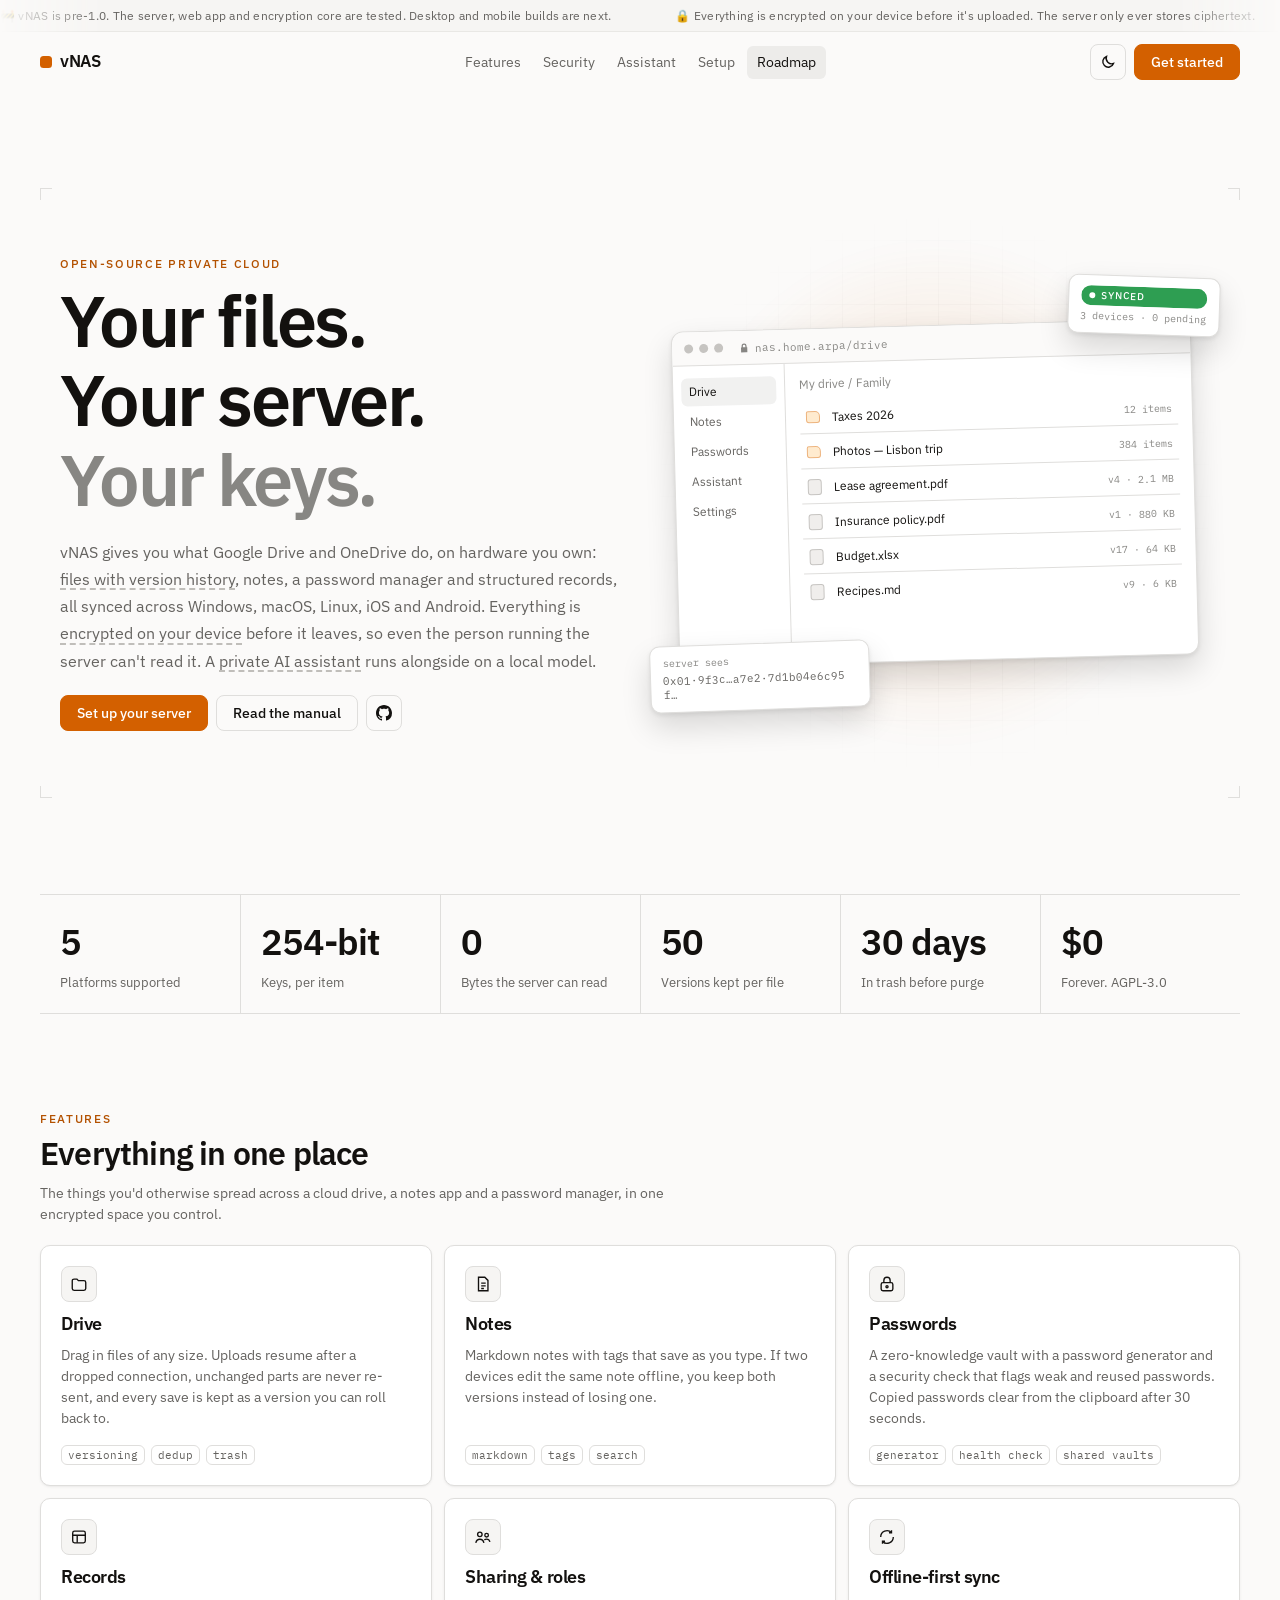
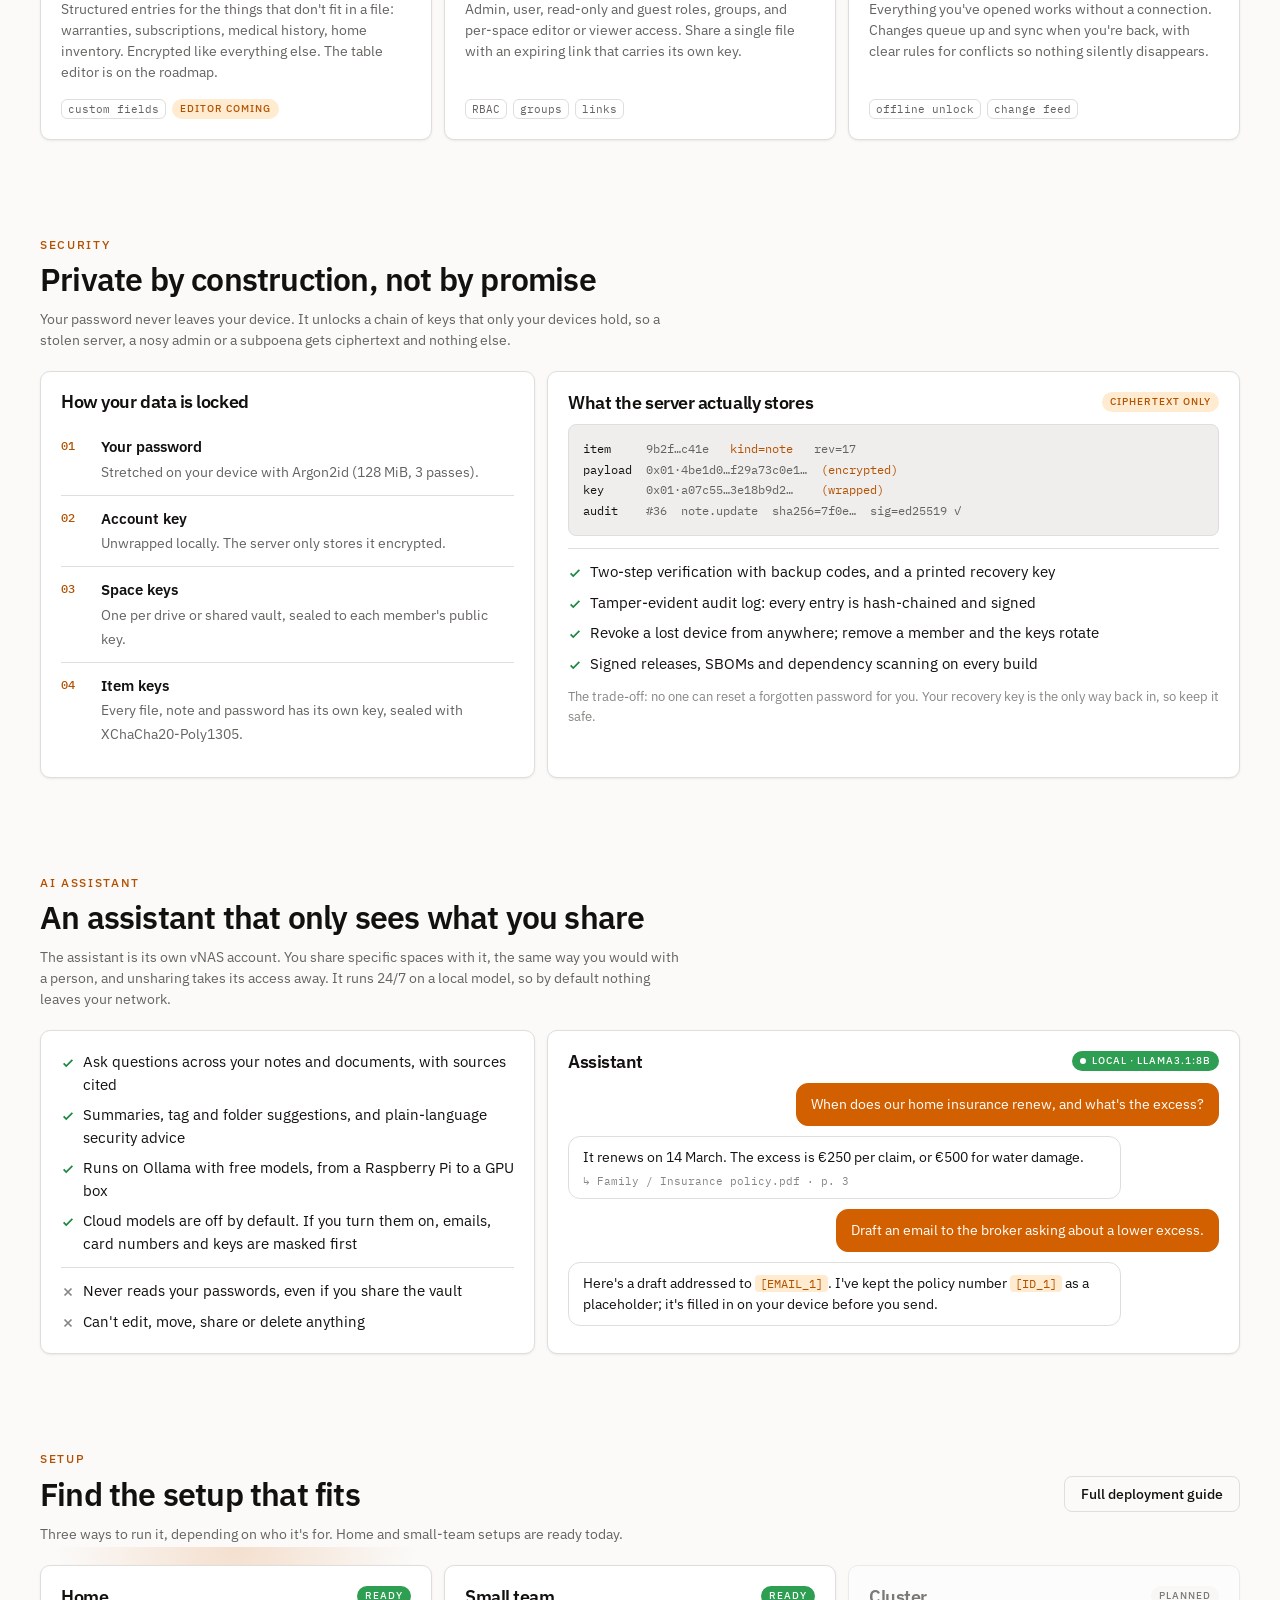
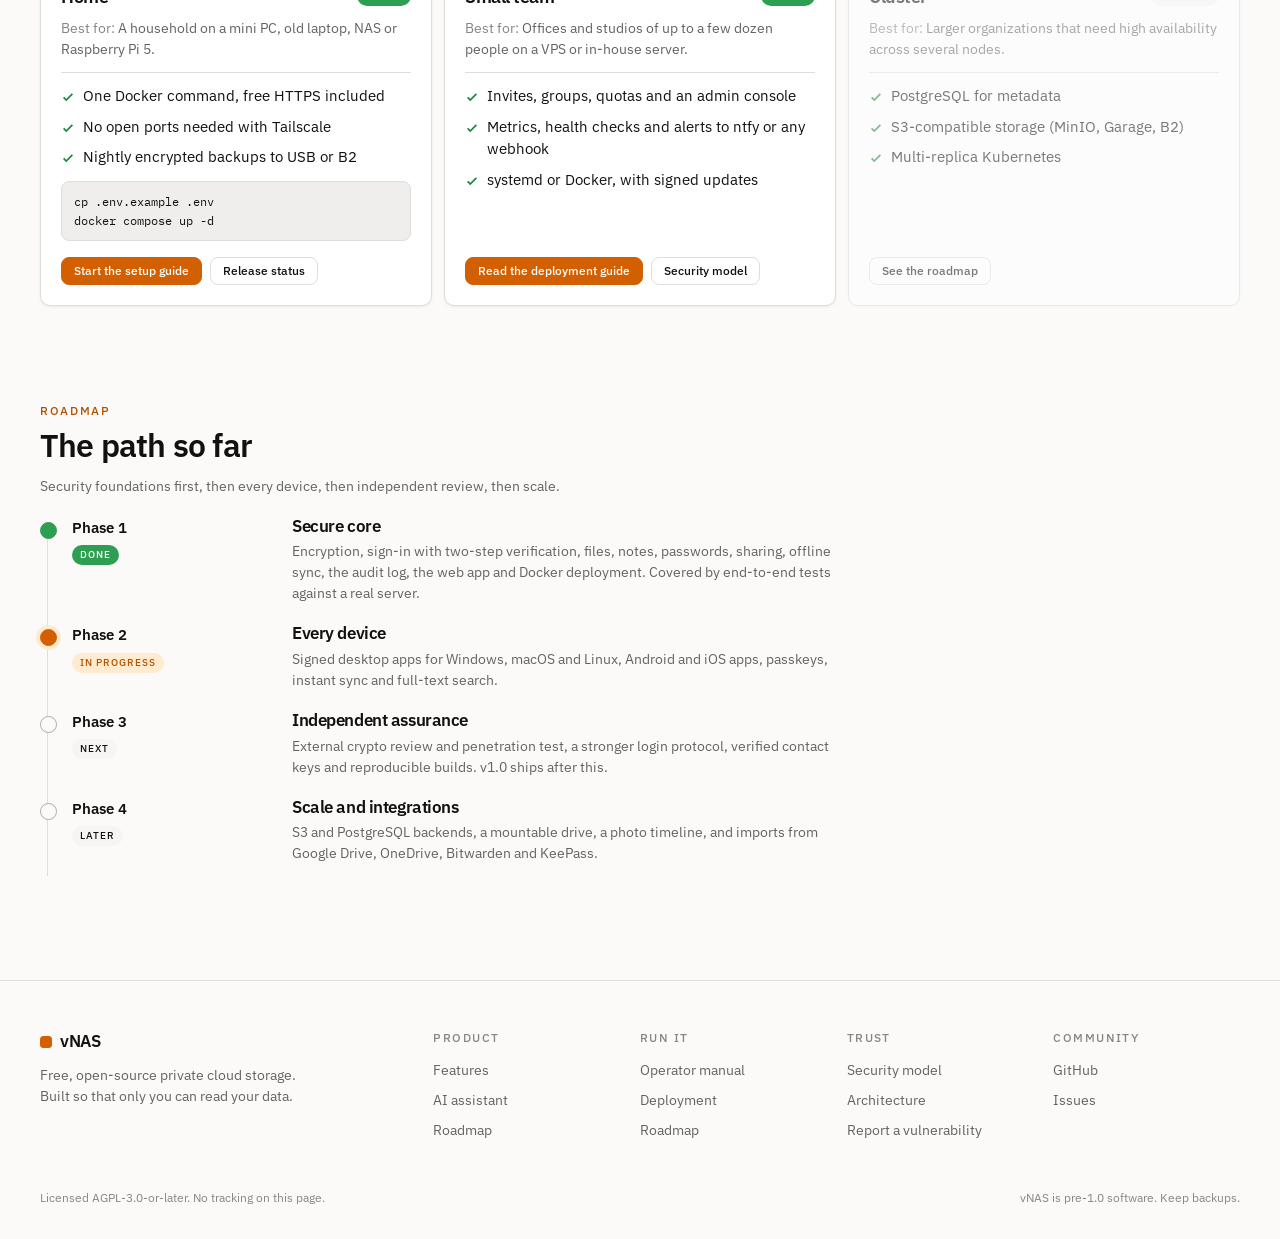
==== index.html @ 22ae7f99 "Initial site Co-Authored-By: Claude Opus 5.5 <noreply@anthropic.com> Claude-Session: https://claude." ====
<!doctype html>
<html lang="en">
<head>
<meta charset="utf-8">
<meta name="viewport" content="width=device-width, initial-scale=1">
<title>vNAS — private cloud storage you host</title>
<meta name="description" content="Free, open-source, end-to-end encrypted storage for files, notes and passwords. Runs on your own hardware, works offline, with a private AI assistant.">
<meta name="color-scheme" content="light dark">
<link rel="icon" href="data:image/svg+xml,%3Csvg xmlns='http://www.w3.org/2000/svg' viewBox='0 0 16 16'%3E%3Crect x='3' y='3' width='10' height='10' rx='3' fill='%23d36000'/%3E%3C/svg%3E">
<link rel="preconnect" href="https://fonts.googleapis.com">
<link rel="preconnect" href="https://fonts.gstatic.com" crossorigin>
<link href="https://fonts.googleapis.com/css2?family=IBM+Plex+Mono:wght@400;500&family=IBM+Plex+Sans:wght@400;500;600&display=swap" rel="stylesheet">
<script>
  // Apply the saved theme before first paint. Storage can be unavailable (private mode), so fail quietly.
  try { var t = localStorage.getItem("vnas-theme"); if (t === "light" || t === "dark") document.documentElement.dataset.theme = t; } catch (e) {}
</script>
<style>
:root {
  --surface: #fbfaf9; --raised: #fff; --sunken: #f0eeec; --muted: #f6f5f3; --tint: #13110f0f;
  --text: #13110f; --text-muted: #656360; --text-faint: #878683;
  --border: #dfdedc; --border-emph: #c6c4c1; --border-strong: #adaaa7;
  --primary: #d36000; --primary-hover: #b65400; --on-primary: #fff; --primary-subtle: #ffebcf; --primary-text: #b35100;
  --success: #2e9e52; --on-success: #fff; --success-text: #1c8742;
  --info-subtle: #d7efff; --info-text: #0079b6;
  --shadow-card: 0 1px 3px 0 #0000000f, 0 1px 2px -1px #0000000f;
  --shadow-float: 0 2px 4px #00000014, 0 14px 30px #00000024;
  --radius-card: 10px; --radius-field: 8px;
  --stack: .25rem; --snug: .5rem; --cozy: .75rem; --roomy: 1.25rem; --page: 6rem;
  --ease: cubic-bezier(.22, 1, .36, 1);
  --sans: "IBM Plex Sans", -apple-system, BlinkMacSystemFont, "Segoe UI", system-ui, sans-serif;
  --mono: "IBM Plex Mono", ui-monospace, "SF Mono", Menlo, monospace;
  color-scheme: light;
}
@media (prefers-color-scheme: dark) {
  :root:not([data-theme="light"]) {
    --surface: #0a0907; --raised: #13110f; --sunken: #050403; --muted: #1c1a18; --tint: #f0eeec12;
    --text: #f0eeec; --text-muted: #918f8c; --text-faint: #656361;
    --border: #2a2926; --border-emph: #3f3d3a; --border-strong: #575552;
    --primary: #fc9f30; --primary-hover: #ffb565; --on-primary: #0f0d0b; --primary-subtle: #4c2900; --primary-text: #fba952;
    --success: #54b66e; --on-success: #0f0d0b; --success-text: #6cc581;
    --info-subtle: #042c43; --info-text: #55b8f8;
    --shadow-card: 0 1px 3px 0 #00000057, 0 1px 2px -1px #00000057;
    --shadow-float: 0 2px 4px #00000057, 0 12px 26px #0000006b;
    color-scheme: dark;
  }
}
:root[data-theme="dark"] {
  --surface: #0a0907; --raised: #13110f; --sunken: #050403; --muted: #1c1a18; --tint: #f0eeec12;
  --text: #f0eeec; --text-muted: #918f8c; --text-faint: #656361;
  --border: #2a2926; --border-emph: #3f3d3a; --border-strong: #575552;
  --primary: #fc9f30; --primary-hover: #ffb565; --on-primary: #0f0d0b; --primary-subtle: #4c2900; --primary-text: #fba952;
  --success: #54b66e; --on-success: #0f0d0b; --success-text: #6cc581;
  --info-subtle: #042c43; --info-text: #55b8f8;
  --shadow-card: 0 1px 3px 0 #00000057, 0 1px 2px -1px #00000057;
  --shadow-float: 0 2px 4px #00000057, 0 12px 26px #0000006b;
  color-scheme: dark;
}

* { box-sizing: border-box; }
html { scroll-behavior: smooth; scroll-padding-top: 72px; }
body { margin: 0; background: var(--surface); color: var(--text); font: 16px/1.5 var(--sans); -webkit-font-smoothing: antialiased; overflow-x: clip; }
img, svg { display: block; }
a { color: inherit; }
p { margin: 0; }
h1, h2, h3 { margin: 0; font-weight: 600; letter-spacing: -0.025em; line-height: 1.1; }
:focus-visible { outline: 2px solid var(--primary); outline-offset: 2px; border-radius: 4px; }
.prose-link { text-decoration: underline dashed var(--border-strong); text-underline-offset: 4px; }
.prose-link:hover { color: var(--text); text-decoration-color: var(--text); }

.wrap { width: 100%; max-width: 1240px; margin: 0 auto; padding: 0 var(--roomy); }
@media (max-width: 640px) { .wrap { padding: 0 16px; } }

/* Marquee status banner */
.banner { position: relative; height: 32px; display: flex; align-items: center; overflow: hidden; background: var(--muted); color: var(--text-muted); border-bottom: 1px solid var(--tint);
  -webkit-mask-image: linear-gradient(90deg, transparent, #000 8%, #000 92%, transparent); mask-image: linear-gradient(90deg, transparent, #000 8%, #000 92%, transparent); }
.banner-track { display: flex; width: max-content; animation: marquee 60s linear infinite; }
.banner:hover .banner-track { animation-play-state: paused; }
.banner-group { display: flex; gap: 4rem; padding-right: 4rem; }
.banner span { white-space: nowrap; font-size: 12px; letter-spacing: .02em; }
@keyframes marquee { to { transform: translateX(-50%); } }

/* Header */
header { position: sticky; top: 0; z-index: 30; background: var(--surface); transition: box-shadow .2s var(--ease); }
header.scrolled { box-shadow: 0 1px 0 var(--tint); }
.head { display: grid; grid-template-columns: 1fr auto 1fr; align-items: center; height: 60px; gap: var(--cozy); }
.logo { display: inline-flex; align-items: center; gap: 8px; font-weight: 600; letter-spacing: -0.02em; font-size: 17px; text-decoration: none; }
.logo i { width: 12px; height: 12px; border-radius: 3.5px; background: var(--primary); }
nav.primary { display: flex; gap: 2px; }
nav.primary a { font-size: 14px; color: var(--text-muted); text-decoration: none; padding: 6px 10px; border-radius: 6px; transition: color .12s var(--ease), background-color .12s var(--ease); }
nav.primary a:hover, nav.primary a.on { color: var(--text); background: var(--tint); }
.head-right { display: flex; justify-content: flex-end; align-items: center; gap: var(--snug); }
.progress { position: absolute; left: 0; bottom: 0; height: 1px; background: var(--text); width: 0; }
@media (max-width: 900px) { .head { grid-template-columns: 1fr auto; } nav.primary { display: none; } }

/* Buttons */
.btn { display: inline-flex; align-items: center; justify-content: center; gap: var(--snug); height: 36px; padding: 0 16px; border-radius: var(--radius-field);
  font: 500 14px/1 var(--sans); text-decoration: none; cursor: pointer; border: 1px solid var(--btn-border, var(--btn-bg)); background: var(--btn-bg); color: var(--btn-fg);
  transition: background-color .12s var(--ease), border-color .12s var(--ease), color .12s var(--ease); }
.btn:hover { background: color-mix(in oklab, var(--btn-bg), var(--text) 10%); }
.btn-primary { --btn-bg: var(--primary); --btn-fg: var(--on-primary); }
.btn-primary:hover { background: var(--primary-hover); border-color: var(--primary-hover); }
.btn-secondary { --btn-bg: transparent; --btn-fg: var(--text); --btn-border: var(--border); }
.btn-secondary:hover { background: var(--tint); }
.btn-sm { height: 28px; padding: 0 12px; font-size: 12px; gap: var(--stack); }
.btn-icon { width: 36px; padding: 0; }
.btn svg { width: 16px; height: 16px; }

/* Section scaffolding */
main { display: flex; flex-direction: column; gap: var(--page); padding-bottom: var(--page); }
section { scroll-margin-top: 72px; }
.eyebrow { font-size: 12px; font-weight: 500; letter-spacing: .14em; text-transform: uppercase; color: var(--primary-text); }
.sec-head { display: flex; flex-direction: column; gap: var(--snug); margin-bottom: var(--roomy); }
.sec-title-row { display: flex; flex-wrap: wrap; align-items: flex-end; justify-content: space-between; gap: var(--cozy); }
.sec-head h2 { font-size: clamp(24px, 3vw, 32px); }
.sec-head .lede { font-size: 14px; color: var(--text-muted); max-width: 640px; padding-top: var(--stack); }

/* Hero with bracket corners */
.hero { position: relative; display: grid; grid-template-columns: 1fr 1fr; align-items: center; gap: var(--roomy); padding: var(--roomy); margin-top: var(--page); }
.corner { position: absolute; width: 12px; height: 12px; border-color: var(--border); border-style: solid; pointer-events: none; }
.corner.tl { top: 0; left: 0; border-width: 1px 0 0 1px; } .corner.tr { top: 0; right: 0; border-width: 1px 1px 0 0; }
.corner.bl { bottom: 0; left: 0; border-width: 0 0 1px 1px; } .corner.br { bottom: 0; right: 0; border-width: 0 1px 1px 0; }
.hero-copy { display: flex; flex-direction: column; gap: var(--roomy); max-width: 600px; }
.hero h1 { font-size: clamp(40px, 6vw, 72px); letter-spacing: -0.035em; }
.hero h1 em { font-style: normal; color: var(--text-faint); }
.hero p.lead { color: var(--text-muted); line-height: 1.7; max-width: 62ch; }
.actions { display: flex; flex-wrap: wrap; gap: var(--snug); align-items: center; }
@media (max-width: 900px) { .hero { grid-template-columns: 1fr; margin-top: 2.5rem; } .hero-visual { order: 2; } }

/* Hero product mock */
.hero-visual { position: relative; aspect-ratio: 1 / 1; max-height: 620px; display: grid; place-items: center; }
.halo { position: absolute; inset: 6%; border-radius: 50%; background: radial-gradient(closest-side, color-mix(in oklab, var(--primary) 18%, transparent), transparent); filter: blur(10px); }
.grid-bg { position: absolute; inset: 0; background-image: linear-gradient(var(--tint) 1px, transparent 1px), linear-gradient(90deg, var(--tint) 1px, transparent 1px); background-size: 32px 32px;
  -webkit-mask-image: radial-gradient(closest-side, #000, transparent); mask-image: radial-gradient(closest-side, #000, transparent); }
.window { position: relative; width: min(92%, 520px); background: var(--raised); border: 1px solid var(--border); border-radius: 12px; box-shadow: var(--shadow-float); overflow: hidden; transform: rotate(-1.5deg); }
.win-bar { display: flex; align-items: center; gap: 6px; height: 34px; padding: 0 12px; border-bottom: 1px solid var(--border); background: var(--surface); }
.win-bar b { width: 9px; height: 9px; border-radius: 50%; background: var(--border-emph); }
.win-bar .url { margin-left: 10px; font: 11px var(--mono); color: var(--text-faint); display: flex; align-items: center; gap: 6px; }
.win-body { display: grid; grid-template-columns: 112px 1fr; min-height: 300px; }
.win-side { border-right: 1px solid var(--border); padding: 12px 8px; display: flex; flex-direction: column; gap: 2px; font-size: 12px; color: var(--text-muted); }
.win-side span { padding: 5px 8px; border-radius: 6px; }
.win-side span.on { background: var(--tint); color: var(--text); }
.win-main { padding: 12px 14px; display: flex; flex-direction: column; gap: 2px; font-size: 12px; min-width: 0; }
.win-main .crumb { color: var(--text-faint); margin-bottom: 6px; }
.file { display: grid; grid-template-columns: 18px 1fr auto; align-items: center; gap: 8px; padding: 7px 6px; border-bottom: 1px solid var(--border); }
.file:last-child { border-bottom: 0; }
.file i { width: 14px; height: 16px; border-radius: 3px; background: var(--sunken); border: 1px solid var(--border-emph); }
.file i.dir { height: 12px; border-radius: 2px 5px 3px 3px; background: var(--primary-subtle); border-color: color-mix(in oklab, var(--primary) 40%, transparent); }
.file span { overflow: hidden; text-overflow: ellipsis; white-space: nowrap; }
.file small { color: var(--text-faint); font-family: var(--mono); font-size: 10px; }
.chip { display: inline-flex; align-items: center; gap: 6px; border-radius: 999px; font: 500 10px/1 var(--sans); letter-spacing: .1em; text-transform: uppercase; padding: 4px 7px; border: 1px solid transparent; white-space: nowrap; }
.chip-ok { background: var(--success); color: var(--on-success); }
.chip-muted { background: var(--muted); color: var(--text); }
.chip-info { background: var(--info-subtle); color: var(--info-text); }
.chip-accent { background: var(--primary-subtle); color: var(--primary-text); }
.dot { width: 6px; height: 6px; border-radius: 50%; background: currentColor; }
.float-card { position: absolute; background: var(--raised); border: 1px solid var(--border); border-radius: var(--radius-card); box-shadow: var(--shadow-float); padding: 10px 12px; font-size: 12px; display: flex; flex-direction: column; gap: 4px; }
.float-card .k { font: 10px var(--mono); color: var(--text-faint); }
.fc-1 { right: 0; top: 12%; transform: rotate(2deg); }
.fc-2 { left: 0; bottom: 12%; transform: rotate(-2deg); max-width: 220px; }
@media (max-width: 640px) { .fc-1, .fc-2 { display: none; } .win-body { grid-template-columns: 1fr; } .win-side { display: none; } }

/* Stats row */
.stats { display: grid; grid-template-columns: repeat(6, 1fr); border-top: 1px solid var(--border); border-bottom: 1px solid var(--border); }
.stat { padding: var(--roomy); display: flex; flex-direction: column; gap: 4px; border-left: 1px solid var(--border); }
.stat:first-child { border-left: 0; }
.stat b { font-size: clamp(26px, 3vw, 36px); font-weight: 600; letter-spacing: -0.03em; font-variant-numeric: tabular-nums; }
.stat span { font-size: 13px; color: var(--text-muted); }
@media (max-width: 900px) { .stats { grid-template-columns: repeat(3, 1fr); } .stat:nth-child(4) { border-left: 0; } .stat:nth-child(n+4) { border-top: 1px solid var(--border); } }
@media (max-width: 520px) { .stats { grid-template-columns: repeat(2, 1fr); } .stat { border-left: 0 !important; border-top: 1px solid var(--border); } .stat:nth-child(even) { border-left: 1px solid var(--border) !important; } .stat:nth-child(-n+2) { border-top: 0; } }

/* Cards */
.card { position: relative; height: 100%; background: var(--raised); border: 1px solid var(--border); border-radius: var(--radius-card); box-shadow: var(--shadow-card); padding: var(--roomy);
  display: flex; flex-direction: column; gap: var(--cozy); transition: border-color .15s var(--ease), transform .2s var(--ease); }
a.card { text-decoration: none; }
a.card:hover { border-color: var(--border-strong); transform: translateY(-2px); }
.card h3 { font-size: 18px; }
.card p { font-size: 14px; color: var(--text-muted); }
.card hr { width: 100%; height: 1px; margin: 0; border: 0; background: var(--border); }
.card .best { color: var(--text-faint); }
.cards-3 { display: grid; grid-template-columns: repeat(3, 1fr); gap: var(--cozy); }
@media (max-width: 900px) { .cards-3 { grid-template-columns: 1fr; } }
.ficon { width: 36px; height: 36px; border-radius: 8px; display: grid; place-items: center; background: var(--muted); border: 1px solid var(--border); color: var(--text); }
.ficon svg { width: 18px; height: 18px; }
.tags { display: flex; flex-wrap: wrap; gap: 6px; margin-top: auto; padding-top: var(--stack); }
.tag { font: 11px var(--mono); color: var(--text-muted); border: 1px solid var(--border); border-radius: 6px; padding: 2px 6px; }

/* Security split */
.split { display: grid; grid-template-columns: 5fr 7fr; gap: var(--cozy); }
@media (max-width: 900px) { .split { grid-template-columns: 1fr; } }
.chain { list-style: none; margin: 0; padding: 0; display: flex; flex-direction: column; }
.chain li { display: grid; grid-template-columns: 28px 1fr; gap: var(--cozy); padding: 12px 0; border-bottom: 1px solid var(--border); }
.chain li:last-child { border-bottom: 0; }
.chain .n { font: 500 12px var(--mono); color: var(--primary-text); padding-top: 2px; }
.chain strong { font-weight: 600; display: block; font-size: 15px; }
.chain span { font-size: 14px; color: var(--text-muted); }
.ledger { font: 12px/1.7 var(--mono); background: var(--sunken); border: 1px solid var(--border); border-radius: var(--radius-field); padding: 14px; overflow-x: auto; color: var(--text-muted); white-space: pre; }
.ledger .hl { color: var(--text); }
.ledger .ac { color: var(--primary-text); }
.checks { list-style: none; margin: 0; padding: 0; display: flex; flex-direction: column; gap: var(--snug); }
.checks li { display: flex; align-items: flex-start; gap: var(--snug); font-size: 15px; }
.checks svg { width: 14px; height: 14px; margin-top: 5px; flex-shrink: 0; color: var(--success-text); }
.checks.x svg { color: var(--text-faint); }

/* Chat mock */
.chat { display: flex; flex-direction: column; gap: 10px; font-size: 14px; }
.bubble { max-width: 85%; padding: 10px 14px; border-radius: 12px; border: 1px solid var(--border); background: var(--raised); }
.bubble.me { align-self: flex-end; background: var(--primary); color: var(--on-primary); border-color: var(--primary); }
.bubble .cite { display: block; margin-top: 6px; font: 11px var(--mono); color: var(--text-faint); }
.redact { font: 12px var(--mono); padding: 1px 5px; border-radius: 4px; background: var(--primary-subtle); color: var(--primary-text); }

/* Setup modes ("Find the setup that fits") */
.mode.unavailable { opacity: .55; }
.mode .top { display: flex; flex-wrap: wrap; gap: var(--snug); justify-content: space-between; align-items: center; }
.mode .cta { display: flex; flex-wrap: wrap; gap: var(--snug); margin-top: auto; padding-top: var(--stack); }
.mode-glow { position: relative; isolation: isolate; height: 100%; }
.mode-glow::before { content: ""; position: absolute; inset: -18px; z-index: -1; border-radius: 24px; pointer-events: none;
  background: radial-gradient(60% 50% at 50% 0%, color-mix(in oklab, var(--primary) 22%, transparent), transparent 70%); opacity: .8; }
pre.cmd { margin: 0; font: 12px/1.6 var(--mono); background: var(--sunken); border: 1px solid var(--border); border-radius: var(--radius-field); padding: 10px 12px; overflow-x: auto; color: var(--text); }

/* Roadmap timeline */
.timeline { list-style: none; margin: 0; padding: 0; position: relative; }
.timeline::before { content: ""; position: absolute; left: 7px; top: 8px; bottom: 8px; width: 1px; background: var(--border); }
.timeline li { position: relative; display: grid; grid-template-columns: 200px 1fr; gap: var(--roomy); padding: 0 0 var(--roomy) 32px; }
.timeline li::before { content: ""; position: absolute; left: 0; top: 5px; width: 15px; height: 15px; border-radius: 50%; background: var(--surface); border: 1px solid var(--border-strong); }
.timeline li.done::before { background: var(--success); border-color: var(--success); }
.timeline li.now::before { background: var(--primary); border-color: var(--primary); box-shadow: 0 0 0 4px var(--primary-subtle); }
.timeline .when { display: flex; flex-direction: column; gap: 6px; align-items: flex-start; }
.timeline .when b { font-size: 15px; font-weight: 600; }
.timeline h3 { font-size: 17px; margin-bottom: 6px; }
.timeline p { font-size: 14px; color: var(--text-muted); max-width: 70ch; }
@media (max-width: 640px) { .timeline li { grid-template-columns: 1fr; gap: 6px; } }

/* Footer */
footer { border-top: 1px solid var(--border); padding: 3rem 0 2rem; }
.foot { display: grid; grid-template-columns: 2fr repeat(4, 1fr); gap: var(--roomy); }
.foot h4 { margin: 0 0 10px; font-size: 12px; font-weight: 500; letter-spacing: .12em; text-transform: uppercase; color: var(--text-faint); }
.foot ul { list-style: none; margin: 0; padding: 0; display: flex; flex-direction: column; gap: 6px; }
.foot ul a { font-size: 14px; color: var(--text-muted); text-decoration: none; }
.foot ul a:hover { color: var(--text); }
.foot p { font-size: 14px; color: var(--text-muted); max-width: 32ch; margin-top: 10px; }
.legal { display: flex; flex-wrap: wrap; justify-content: space-between; gap: var(--snug); margin-top: 3rem; font-size: 12px; color: var(--text-faint); }
@media (max-width: 900px) { .foot { grid-template-columns: repeat(2, 1fr); } .foot > div:first-child { grid-column: 1 / -1; } }

/* Reveal on scroll */
/* Content is visible at rest; scripts only add a small rise as sections enter. */
.js .reveal:not(.in) { transform: translateY(10px); }
.reveal { transition: transform .6s var(--ease); }
@media (prefers-reduced-motion: reduce) {
  html { scroll-behavior: auto; }
  .banner-track { animation: none; flex-wrap: wrap; }
  .js .reveal:not(.in) { transform: none; }
  .window, .fc-1, .fc-2 { transform: none; }
}
</style>
</head>
<body class="no-js">

<div class="banner" role="status" aria-label="Project status">
  <div class="banner-track">
    <div class="banner-group">
      <span>🚧 vNAS is pre-1.0. The server, web app and encryption core are tested. Desktop and mobile builds are next.</span>
      <span>🔒 Everything is encrypted on your device before it's uploaded. The server only ever stores ciphertext.</span>
      <span>🧩 Free and open source. No accounts with us, no telemetry, no subscription.</span>
    </div>
    <div class="banner-group" aria-hidden="true">
      <span>🚧 vNAS is pre-1.0. The server, web app and encryption core are tested. Desktop and mobile builds are next.</span>
      <span>🔒 Everything is encrypted on your device before it's uploaded. The server only ever stores ciphertext.</span>
      <span>🧩 Free and open source. No accounts with us, no telemetry, no subscription.</span>
    </div>
  </div>
</div>

<header id="top">
  <div class="wrap head">
    <a class="logo" href="#top" aria-label="vNAS home"><i></i>vNAS</a>
    <nav class="primary" aria-label="Sections">
      <a href="#features">Features</a>
      <a href="#security">Security</a>
      <a href="#assistant">Assistant</a>
      <a href="#setup">Setup</a>
      <a href="#roadmap">Roadmap</a>
    </nav>
    <div class="head-right">
      <button class="btn btn-secondary btn-icon" id="theme" type="button" aria-label="Switch to dark theme">
        <svg viewBox="0 0 16 16" fill="none" stroke="currentColor" stroke-width="1.4" aria-hidden="true"><path d="M13.5 9.5A5.5 5.5 0 0 1 6.5 2.5a5.5 5.5 0 1 0 7 7Z"/></svg>
      </button>
      <a class="btn btn-primary" href="#setup">Get started</a>
    </div>
  </div>
  <div class="progress" id="progress" aria-hidden="true"></div>
</header>

<main>
  <section class="wrap" aria-labelledby="hero-title">
    <div class="hero">
      <span class="corner tl"></span><span class="corner tr"></span><span class="corner bl"></span><span class="corner br"></span>
      <div class="hero-copy reveal">
        <div style="display:flex;flex-direction:column;gap:var(--snug)">
          <p class="eyebrow">Open-source private cloud</p>
          <h1 id="hero-title">Your files.<br>Your server.<br><em>Your keys.</em></h1>
        </div>
        <p class="lead">vNAS gives you what Google Drive and OneDrive do, on hardware you own: <a class="prose-link" href="#features">files with version history</a>, notes, a password manager and structured records, all synced across Windows, macOS, Linux, iOS and Android. Everything is <a class="prose-link" href="#security">encrypted on your device</a> before it leaves, so even the person running the server can't read it. A <a class="prose-link" href="#assistant">private AI assistant</a> runs alongside on a local model.</p>
        <div class="actions">
          <a class="btn btn-primary" href="#setup">Set up your server</a>
          <a class="btn btn-secondary" href="docs/OPERATOR_MANUAL.html">Read the manual</a>
          <a class="btn btn-secondary btn-icon" href="https://github.com/Mangesh-Bhattacharya/vnas-site" aria-label="vNAS on GitHub">
            <svg viewBox="0 0 16 16" fill="currentColor" aria-hidden="true"><path d="M8 0C3.58 0 0 3.58 0 8c0 3.54 2.29 6.53 5.47 7.59.4.07.55-.17.55-.38 0-.19-.01-.82-.01-1.49-2.01.37-2.53-.49-2.69-.94-.09-.23-.48-.94-.82-1.13-.28-.15-.68-.52-.01-.53.63-.01 1.08.58 1.23.82.72 1.21 1.87.87 2.33.66.07-.52.28-.87.51-1.07-1.78-.2-3.64-.89-3.64-3.95 0-.87.31-1.59.82-2.15-.08-.2-.36-1.02.08-2.12 0 0 .67-.21 2.2.82.64-.18 1.32-.27 2-.27.68 0 1.36.09 2 .27 1.53-1.04 2.2-.82 2.2-.82.44 1.1.16 1.92.08 2.12.51.56.82 1.27.82 2.15 0 3.07-1.87 3.75-3.65 3.95.29.25.54.73.54 1.48 0 1.07-.01 1.93-.01 2.2 0 .21.15.46.55.38A8.013 8.013 0 0 0 16 8c0-4.42-3.58-8-8-8Z"/></svg>
          </a>
        </div>
      </div>

      <div class="hero-visual reveal" aria-hidden="true">
        <div class="grid-bg"></div>
        <div class="halo"></div>
        <div class="window">
          <div class="win-bar"><b></b><b></b><b></b>
            <span class="url"><svg width="10" height="10" viewBox="0 0 16 16" fill="currentColor"><path d="M4 7V5a4 4 0 1 1 8 0v2h1v8H3V7h1Zm2 0h4V5a2 2 0 1 0-4 0v2Z"/></svg>nas.home.arpa/drive</span>
          </div>
          <div class="win-body">
            <div class="win-side"><span class="on">Drive</span><span>Notes</span><span>Passwords</span><span>Assistant</span><span>Settings</span></div>
            <div class="win-main">
              <div class="crumb">My drive / Family</div>
              <div class="file"><i class="dir"></i><span>Taxes 2026</span><small>12 items</small></div>
              <div class="file"><i class="dir"></i><span>Photos — Lisbon trip</span><small>384 items</small></div>
              <div class="file"><i></i><span>Lease agreement.pdf</span><small>v4 · 2.1 MB</small></div>
              <div class="file"><i></i><span>Insurance policy.pdf</span><small>v1 · 880 KB</small></div>
              <div class="file"><i></i><span>Budget.xlsx</span><small>v17 · 64 KB</small></div>
              <div class="file"><i></i><span>Recipes.md</span><small>v9 · 6 KB</small></div>
            </div>
          </div>
        </div>
        <div class="float-card fc-1">
          <span class="chip chip-ok"><span class="dot"></span>Synced</span>
          <span class="k">3 devices · 0 pending</span>
        </div>
        <div class="float-card fc-2">
          <span class="k">server sees</span>
          <span style="font:11px var(--mono);word-break:break-all;color:var(--text-muted)">0x01·9f3c…a7e2·7d1b04e6c95f…</span>
        </div>
      </div>
    </div>
  </section>

  <section class="wrap reveal" aria-label="At a glance">
    <div class="stats">
      <div class="stat"><b data-count="5">5</b><span>Platforms supported</span></div>
      <div class="stat"><b data-count="256" data-suffix="-bit">256-bit</b><span>Keys, per item</span></div>
      <div class="stat"><b data-count="0">0</b><span>Bytes the server can read</span></div>
      <div class="stat"><b data-count="50">50</b><span>Versions kept per file</span></div>
      <div class="stat"><b data-count="30" data-suffix=" days">30 days</b><span>In trash before purge</span></div>
      <div class="stat"><b data-prefix="$" data-count="0">$0</b><span>Forever. AGPL-3.0</span></div>
    </div>
  </section>

  <section class="wrap" id="features" aria-labelledby="features-title">
    <div class="sec-head reveal">
      <p class="eyebrow">Features</p>
      <h2 id="features-title">Everything in one place</h2>
      <p class="lede">The things you'd otherwise spread across a cloud drive, a notes app and a password manager, in one encrypted space you control.</p>
    </div>
    <div class="cards-3">
      <div class="card reveal">
        <div class="ficon"><svg viewBox="0 0 20 20" fill="none" stroke="currentColor" stroke-width="1.5"><path d="M2.5 6.5a2 2 0 0 1 2-2h3.2l1.6 1.8h6.2a2 2 0 0 1 2 2v6.7a2 2 0 0 1-2 2h-11a2 2 0 0 1-2-2V6.5Z"/></svg></div>
        <h3>Drive</h3>
        <p>Drag in files of any size. Uploads resume after a dropped connection, unchanged parts are never re-sent, and every save is kept as a version you can roll back to.</p>
        <div class="tags"><span class="tag">versioning</span><span class="tag">dedup</span><span class="tag">trash</span></div>
      </div>
      <div class="card reveal">
        <div class="ficon"><svg viewBox="0 0 20 20" fill="none" stroke="currentColor" stroke-width="1.5"><path d="M5 2.5h7l3.5 3.5v11.5H5V2.5Z"/><path d="M8 9h5M8 12h5M8 15h3"/></svg></div>
        <h3>Notes</h3>
        <p>Markdown notes with tags that save as you type. If two devices edit the same note offline, you keep both versions instead of losing one.</p>
        <div class="tags"><span class="tag">markdown</span><span class="tag">tags</span><span class="tag">search</span></div>
      </div>
      <div class="card reveal">
        <div class="ficon"><svg viewBox="0 0 20 20" fill="none" stroke="currentColor" stroke-width="1.5"><rect x="3.5" y="8.5" width="13" height="9" rx="2"/><path d="M6.5 8.5V6a3.5 3.5 0 0 1 7 0v2.5"/><circle cx="10" cy="13" r="1.2"/></svg></div>
        <h3>Passwords</h3>
        <p>A zero-knowledge vault with a password generator and a security check that flags weak and reused passwords. Copied passwords clear from the clipboard after 30 seconds.</p>
        <div class="tags"><span class="tag">generator</span><span class="tag">health check</span><span class="tag">shared vaults</span></div>
      </div>
      <div class="card reveal">
        <div class="ficon"><svg viewBox="0 0 20 20" fill="none" stroke="currentColor" stroke-width="1.5"><rect x="3" y="3.5" width="14" height="13" rx="2"/><path d="M3 8h14M8 8v8.5"/></svg></div>
        <h3>Records</h3>
        <p>Structured entries for the things that don't fit in a file: warranties, subscriptions, medical history, home inventory. Encrypted like everything else. The table editor is on the roadmap.</p>
        <div class="tags"><span class="tag">custom fields</span><span class="chip chip-accent">Editor coming</span></div>
      </div>
      <div class="card reveal">
        <div class="ficon"><svg viewBox="0 0 20 20" fill="none" stroke="currentColor" stroke-width="1.5"><circle cx="6.5" cy="7" r="2.5"/><circle cx="14" cy="8" r="2"/><path d="M2 16.5c.6-2.6 2.4-4 4.5-4s3.9 1.4 4.5 4M11.5 13.2c.7-.6 1.5-.9 2.5-.9 1.8 0 3.2 1.2 3.7 3.2"/></svg></div>
        <h3>Sharing &amp; roles</h3>
        <p>Admin, user, read-only and guest roles, groups, and per-space editor or viewer access. Share a single file with an expiring link that carries its own key.</p>
        <div class="tags"><span class="tag">RBAC</span><span class="tag">groups</span><span class="tag">links</span></div>
      </div>
      <div class="card reveal">
        <div class="ficon"><svg viewBox="0 0 20 20" fill="none" stroke="currentColor" stroke-width="1.5"><path d="M3 10a7 7 0 0 1 12-4.9M17 10a7 7 0 0 1-12 4.9"/><path d="M15 2.5v2.8h-2.8M5 17.5v-2.8h2.8"/></svg></div>
        <h3>Offline-first sync</h3>
        <p>Everything you've opened works without a connection. Changes queue up and sync when you're back, with clear rules for conflicts so nothing silently disappears.</p>
        <div class="tags"><span class="tag">offline unlock</span><span class="tag">change feed</span></div>
      </div>
    </div>
  </section>

  <section class="wrap" id="security" aria-labelledby="security-title">
    <div class="sec-head reveal">
      <p class="eyebrow">Security</p>
      <h2 id="security-title">Private by construction, not by promise</h2>
      <p class="lede">Your password never leaves your device. It unlocks a chain of keys that only your devices hold, so a stolen server, a nosy admin or a subpoena gets ciphertext and nothing else.</p>
    </div>
    <div class="split">
      <div class="card reveal">
        <h3>How your data is locked</h3>
        <ol class="chain">
          <li><span class="n">01</span><div><strong>Your password</strong><span>Stretched on your device with Argon2id (128 MiB, 3 passes).</span></div></li>
          <li><span class="n">02</span><div><strong>Account key</strong><span>Unwrapped locally. The server only stores it encrypted.</span></div></li>
          <li><span class="n">03</span><div><strong>Space keys</strong><span>One per drive or shared vault, sealed to each member's public key.</span></div></li>
          <li><span class="n">04</span><div><strong>Item keys</strong><span>Every file, note and password has its own key, sealed with XChaCha20-Poly1305.</span></div></li>
        </ol>
      </div>
      <div class="card reveal">
        <div style="display:flex;justify-content:space-between;align-items:center;gap:8px;flex-wrap:wrap">
          <h3>What the server actually stores</h3>
          <span class="chip chip-accent">Ciphertext only</span>
        </div>
        <div class="ledger"><span class="hl">item</span>     9b2f…c41e   <span class="ac">kind=note</span>   rev=17
<span class="hl">payload</span>  0x01·4be1d0…f29a73c0e1…  <span class="ac">(encrypted)</span>
<span class="hl">key</span>      0x01·a07c55…3e18b9d2…    <span class="ac">(wrapped)</span>
<span class="hl">audit</span>    #36  note.update  sha256=7f0e…  sig=ed25519 ✓</div>
        <hr>
        <ul class="checks">
          <li><svg viewBox="0 0 16 16" fill="none" stroke="currentColor" stroke-width="2"><path d="m3 8.5 3 3 7-7"/></svg>Two-step verification with backup codes, and a printed recovery key</li>
          <li><svg viewBox="0 0 16 16" fill="none" stroke="currentColor" stroke-width="2"><path d="m3 8.5 3 3 7-7"/></svg>Tamper-evident audit log: every entry is hash-chained and signed</li>
          <li><svg viewBox="0 0 16 16" fill="none" stroke="currentColor" stroke-width="2"><path d="m3 8.5 3 3 7-7"/></svg>Revoke a lost device from anywhere; remove a member and the keys rotate</li>
          <li><svg viewBox="0 0 16 16" fill="none" stroke="currentColor" stroke-width="2"><path d="m3 8.5 3 3 7-7"/></svg>Signed releases, SBOMs and dependency scanning on every build</li>
        </ul>
        <p style="font-size:13px;color:var(--text-faint)">The trade-off: no one can reset a forgotten password for you. Your recovery key is the only way back in, so keep it safe.</p>
      </div>
    </div>
  </section>

  <section class="wrap" id="assistant" aria-labelledby="assistant-title">
    <div class="sec-head reveal">
      <p class="eyebrow">AI assistant</p>
      <h2 id="assistant-title">An assistant that only sees what you share</h2>
      <p class="lede">The assistant is its own vNAS account. You share specific spaces with it, the same way you would with a person, and unsharing takes its access away. It runs 24/7 on a local model, so by default nothing leaves your network.</p>
    </div>
    <div class="split">
      <div class="card reveal">
        <ul class="checks">
          <li><svg viewBox="0 0 16 16" fill="none" stroke="currentColor" stroke-width="2"><path d="m3 8.5 3 3 7-7"/></svg>Ask questions across your notes and documents, with sources cited</li>
          <li><svg viewBox="0 0 16 16" fill="none" stroke="currentColor" stroke-width="2"><path d="m3 8.5 3 3 7-7"/></svg>Summaries, tag and folder suggestions, and plain-language security advice</li>
          <li><svg viewBox="0 0 16 16" fill="none" stroke="currentColor" stroke-width="2"><path d="m3 8.5 3 3 7-7"/></svg>Runs on Ollama with free models, from a Raspberry Pi to a GPU box</li>
          <li><svg viewBox="0 0 16 16" fill="none" stroke="currentColor" stroke-width="2"><path d="m3 8.5 3 3 7-7"/></svg>Cloud models are off by default. If you turn them on, emails, card numbers and keys are masked first</li>
        </ul>
        <hr>
        <ul class="checks x">
          <li><svg viewBox="0 0 16 16" fill="none" stroke="currentColor" stroke-width="2"><path d="m4 4 8 8M12 4l-8 8"/></svg>Never reads your passwords, even if you share the vault</li>
          <li><svg viewBox="0 0 16 16" fill="none" stroke="currentColor" stroke-width="2"><path d="m4 4 8 8M12 4l-8 8"/></svg>Can't edit, move, share or delete anything</li>
        </ul>
      </div>
      <div class="card reveal" aria-label="Example conversation">
        <div style="display:flex;justify-content:space-between;align-items:center;gap:8px;flex-wrap:wrap">
          <h3>Assistant</h3>
          <span class="chip chip-ok"><span class="dot"></span>Local · llama3.1:8b</span>
        </div>
        <div class="chat">
          <div class="bubble me">When does our home insurance renew, and what's the excess?</div>
          <div class="bubble">It renews on 14 March. The excess is €250 per claim, or €500 for water damage.
            <span class="cite">↳ Family / Insurance policy.pdf · p. 3</span></div>
          <div class="bubble me">Draft an email to the broker asking about a lower excess.</div>
          <div class="bubble">Here's a draft addressed to <span class="redact">[EMAIL_1]</span>. I've kept the policy number <span class="redact">[ID_1]</span> as a placeholder; it's filled in on your device before you send.</div>
        </div>
      </div>
    </div>
  </section>

  <section class="wrap" id="setup" aria-labelledby="setup-title">
    <div class="sec-head reveal">
      <p class="eyebrow">Setup</p>
      <div class="sec-title-row">
        <h2 id="setup-title">Find the setup that fits</h2>
        <a class="btn btn-secondary" href="docs/DEPLOYMENT.html">Full deployment guide</a>
      </div>
      <p class="lede">Three ways to run it, depending on who it's for. Home and small-team setups are ready today.</p>
    </div>
    <div class="cards-3">
      <div class="mode-glow reveal">
        <div class="card mode">
          <div class="top"><h3>Home</h3><span class="chip chip-ok">Ready</span></div>
          <p><span class="best">Best for: </span>A household on a mini PC, old laptop, NAS or Raspberry Pi 5.</p>
          <hr>
          <ul class="checks">
            <li><svg viewBox="0 0 16 16" fill="none" stroke="currentColor" stroke-width="2"><path d="m3 8.5 3 3 7-7"/></svg>One Docker command, free HTTPS included</li>
            <li><svg viewBox="0 0 16 16" fill="none" stroke="currentColor" stroke-width="2"><path d="m3 8.5 3 3 7-7"/></svg>No open ports needed with Tailscale</li>
            <li><svg viewBox="0 0 16 16" fill="none" stroke="currentColor" stroke-width="2"><path d="m3 8.5 3 3 7-7"/></svg>Nightly encrypted backups to USB or B2</li>
          </ul>
          <pre class="cmd">cp .env.example .env
docker compose up -d</pre>
          <div class="cta">
            <a class="btn btn-primary btn-sm" href="docs/OPERATOR_MANUAL.html">Start the setup guide</a>
            <a class="btn btn-secondary btn-sm" href="docs/ROADMAP.html">Release status</a>
          </div>
        </div>
      </div>
      <div class="reveal" style="height:100%">
        <div class="card mode">
          <div class="top"><h3>Small team</h3><span class="chip chip-ok">Ready</span></div>
          <p><span class="best">Best for: </span>Offices and studios of up to a few dozen people on a VPS or in-house server.</p>
          <hr>
          <ul class="checks">
            <li><svg viewBox="0 0 16 16" fill="none" stroke="currentColor" stroke-width="2"><path d="m3 8.5 3 3 7-7"/></svg>Invites, groups, quotas and an admin console</li>
            <li><svg viewBox="0 0 16 16" fill="none" stroke="currentColor" stroke-width="2"><path d="m3 8.5 3 3 7-7"/></svg>Metrics, health checks and alerts to ntfy or any webhook</li>
            <li><svg viewBox="0 0 16 16" fill="none" stroke="currentColor" stroke-width="2"><path d="m3 8.5 3 3 7-7"/></svg>systemd or Docker, with signed updates</li>
          </ul>
          <div class="cta">
            <a class="btn btn-primary btn-sm" href="docs/DEPLOYMENT.html">Read the deployment guide</a>
            <a class="btn btn-secondary btn-sm" href="docs/SECURITY.html">Security model</a>
          </div>
        </div>
      </div>
      <div class="reveal" style="height:100%">
        <div class="card mode unavailable">
          <div class="top"><h3>Cluster</h3><span class="chip chip-muted">Planned</span></div>
          <p><span class="best">Best for: </span>Larger organizations that need high availability across several nodes.</p>
          <hr>
          <ul class="checks">
            <li><svg viewBox="0 0 16 16" fill="none" stroke="currentColor" stroke-width="2"><path d="m3 8.5 3 3 7-7"/></svg>PostgreSQL for metadata</li>
            <li><svg viewBox="0 0 16 16" fill="none" stroke="currentColor" stroke-width="2"><path d="m3 8.5 3 3 7-7"/></svg>S3-compatible storage (MinIO, Garage, B2)</li>
            <li><svg viewBox="0 0 16 16" fill="none" stroke="currentColor" stroke-width="2"><path d="m3 8.5 3 3 7-7"/></svg>Multi-replica Kubernetes</li>
          </ul>
          <div class="cta">
            <a class="btn btn-secondary btn-sm" href="#roadmap">See the roadmap</a>
          </div>
        </div>
      </div>
    </div>
  </section>

  <section class="wrap" id="roadmap" aria-labelledby="roadmap-title">
    <div class="sec-head reveal">
      <p class="eyebrow">Roadmap</p>
      <h2 id="roadmap-title">The path so far</h2>
      <p class="lede">Security foundations first, then every device, then independent review, then scale.</p>
    </div>
    <ol class="timeline">
      <li class="done reveal">
        <div class="when"><b>Phase 1</b><span class="chip chip-ok">Done</span></div>
        <div><h3>Secure core</h3><p>Encryption, sign-in with two-step verification, files, notes, passwords, sharing, offline sync, the audit log, the web app and Docker deployment. Covered by end-to-end tests against a real server.</p></div>
      </li>
      <li class="now reveal">
        <div class="when"><b>Phase 2</b><span class="chip chip-accent">In progress</span></div>
        <div><h3>Every device</h3><p>Signed desktop apps for Windows, macOS and Linux, Android and iOS apps, passkeys, instant sync and full-text search.</p></div>
      </li>
      <li class="reveal">
        <div class="when"><b>Phase 3</b><span class="chip chip-muted">Next</span></div>
        <div><h3>Independent assurance</h3><p>External crypto review and penetration test, a stronger login protocol, verified contact keys and reproducible builds. v1.0 ships after this.</p></div>
      </li>
      <li class="reveal">
        <div class="when"><b>Phase 4</b><span class="chip chip-muted">Later</span></div>
        <div><h3>Scale and integrations</h3><p>S3 and PostgreSQL backends, a mountable drive, a photo timeline, and imports from Google Drive, OneDrive, Bitwarden and KeePass.</p></div>
      </li>
    </ol>
  </section>
</main>

<footer>
  <div class="wrap">
    <div class="foot">
      <div>
        <a class="logo" href="#top"><i></i>vNAS</a>
        <p>Free, open-source private cloud storage. Built so that only you can read your data.</p>
      </div>
      <div><h4>Product</h4><ul><li><a href="#features">Features</a></li><li><a href="#assistant">AI assistant</a></li><li><a href="#roadmap">Roadmap</a></li></ul></div>
      <div><h4>Run it</h4><ul><li><a href="docs/OPERATOR_MANUAL.html">Operator manual</a></li><li><a href="docs/DEPLOYMENT.html">Deployment</a></li><li><a href="docs/ROADMAP.html">Roadmap</a></li></ul></div>
      <div><h4>Trust</h4><ul><li><a href="docs/SECURITY.html">Security model</a></li><li><a href="docs/ARCHITECTURE.html">Architecture</a></li><li><a href="docs/SECURITY.html#9-reporting-vulnerabilities">Report a vulnerability</a></li></ul></div>
      <div><h4>Community</h4><ul><li><a href="https://github.com/Mangesh-Bhattacharya/vnas-site">GitHub</a></li><li><a href="https://github.com/Mangesh-Bhattacharya/vnas-site/issues">Issues</a></li></ul></div>
    </div>
    <div class="legal"><span>Licensed AGPL-3.0-or-later. No tracking on this page.</span><span>vNAS is pre-1.0 software. Keep backups.</span></div>
  </div>
</footer>

<script>
(function () {
  document.body.classList.remove("no-js"); document.body.classList.add("js");
  var root = document.documentElement;
  var reduce = window.matchMedia("(prefers-reduced-motion: reduce)").matches;

  // Theme toggle: explicit choice overrides the OS setting.
  var btn = document.getElementById("theme");
  function isDark() { return root.dataset.theme ? root.dataset.theme === "dark" : window.matchMedia("(prefers-color-scheme: dark)").matches; }
  function label() { btn.setAttribute("aria-label", isDark() ? "Switch to light theme" : "Switch to dark theme"); }
  btn.addEventListener("click", function () {
    var next = isDark() ? "light" : "dark";
    root.dataset.theme = next;
    try { localStorage.setItem("vnas-theme", next); } catch (e) {}
    label();
  });
  label();

  // Header hairline + scroll progress.
  var header = document.querySelector("header"), bar = document.getElementById("progress");
  function onScroll() {
    var max = document.documentElement.scrollHeight - innerHeight;
    bar.style.width = (max > 0 ? (scrollY / max) * 100 : 0) + "%";
    header.classList.toggle("scrolled", scrollY > 8);
  }
  addEventListener("scroll", onScroll, { passive: true }); onScroll();

  // Highlight the nav link for the section in view.
  var links = [].slice.call(document.querySelectorAll("nav.primary a"));
  var spy = new IntersectionObserver(function (es) {
    es.forEach(function (e) {
      if (!e.isIntersecting) return;
      links.forEach(function (a) { a.classList.toggle("on", a.getAttribute("href") === "#" + e.target.id); });
    });
  }, { rootMargin: "-45% 0px -50% 0px" });
  links.forEach(function (a) { var s = document.querySelector(a.getAttribute("href")); if (s) spy.observe(s); });

  // Reveal on scroll.
  var io = new IntersectionObserver(function (es) {
    es.forEach(function (e) { if (e.isIntersecting) { e.target.classList.add("in"); io.unobserve(e.target); } });
  }, { rootMargin: "0px 0px -8% 0px" });
  document.querySelectorAll(".reveal").forEach(function (el) { io.observe(el); });

  // Count-up stats.
  if (!reduce) {
    var stats = document.querySelectorAll("[data-count]");
    var so = new IntersectionObserver(function (es) {
      es.forEach(function (e) {
        if (!e.isIntersecting) return; so.unobserve(e.target);
        var el = e.target, to = +el.dataset.count, pre = el.dataset.prefix || "", suf = el.dataset.suffix || "", t0 = performance.now();
        if (!to) return;
        (function tick(t) {
          var p = Math.min(1, (t - t0) / 1200), v = Math.round(to * (1 - Math.pow(1 - p, 3)));
          el.textContent = pre + v + suf; if (p < 1) requestAnimationFrame(tick);
        })(t0);
      });
    }, { threshold: .6 });
    stats.forEach(function (el) { so.observe(el); });
  }
})();
</script>
</body>
</html>
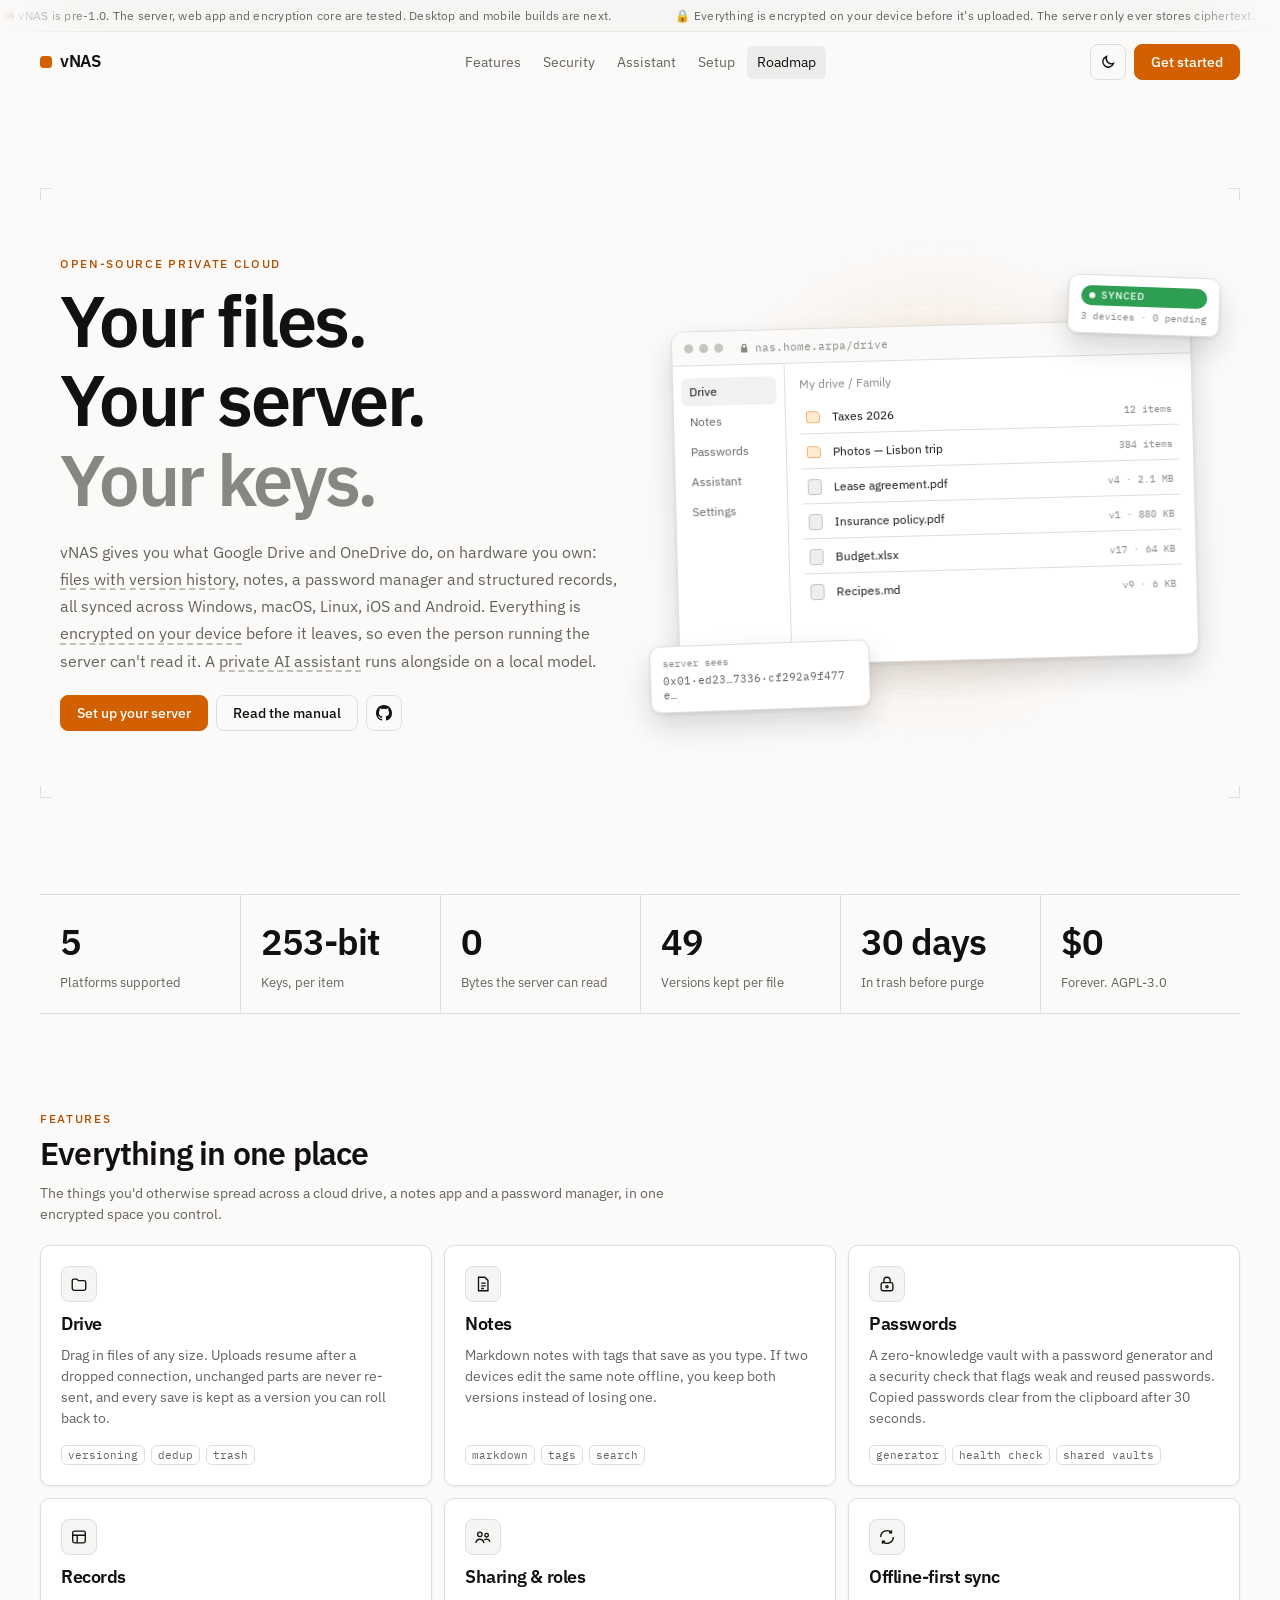
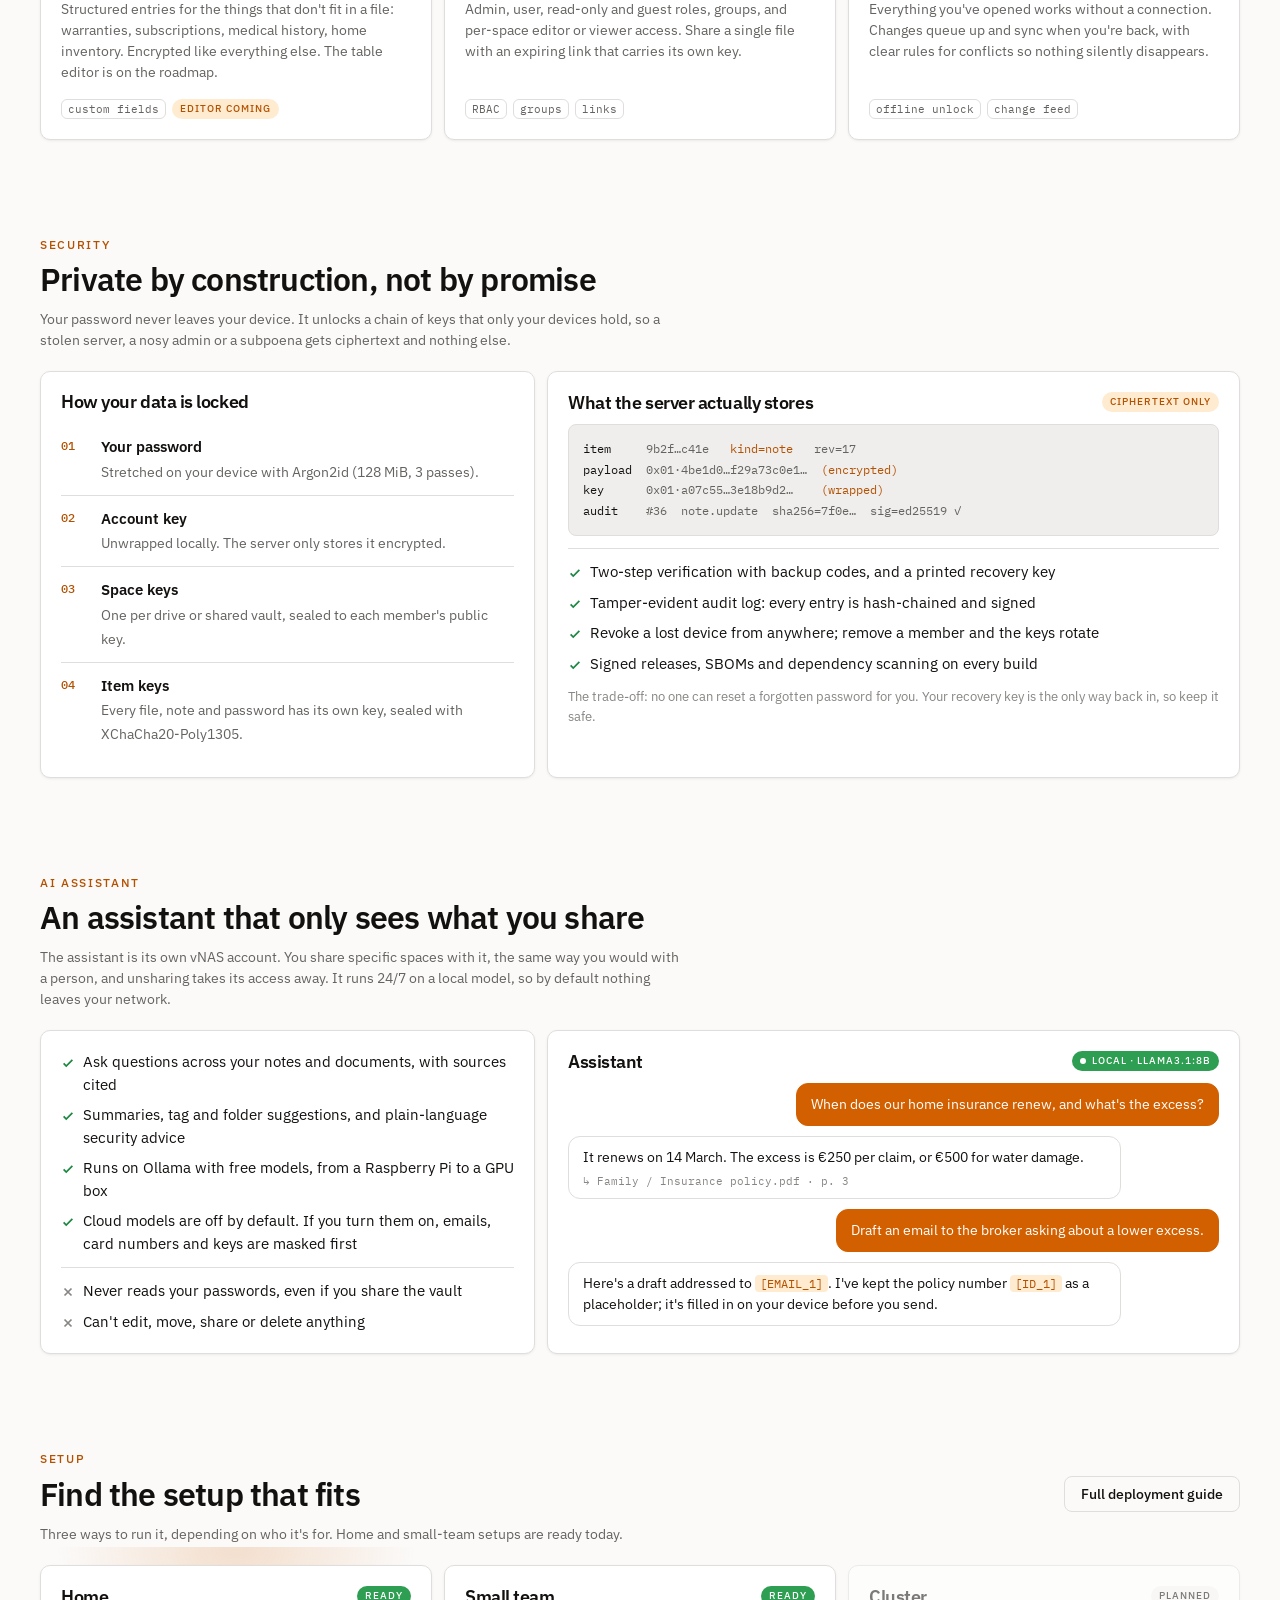
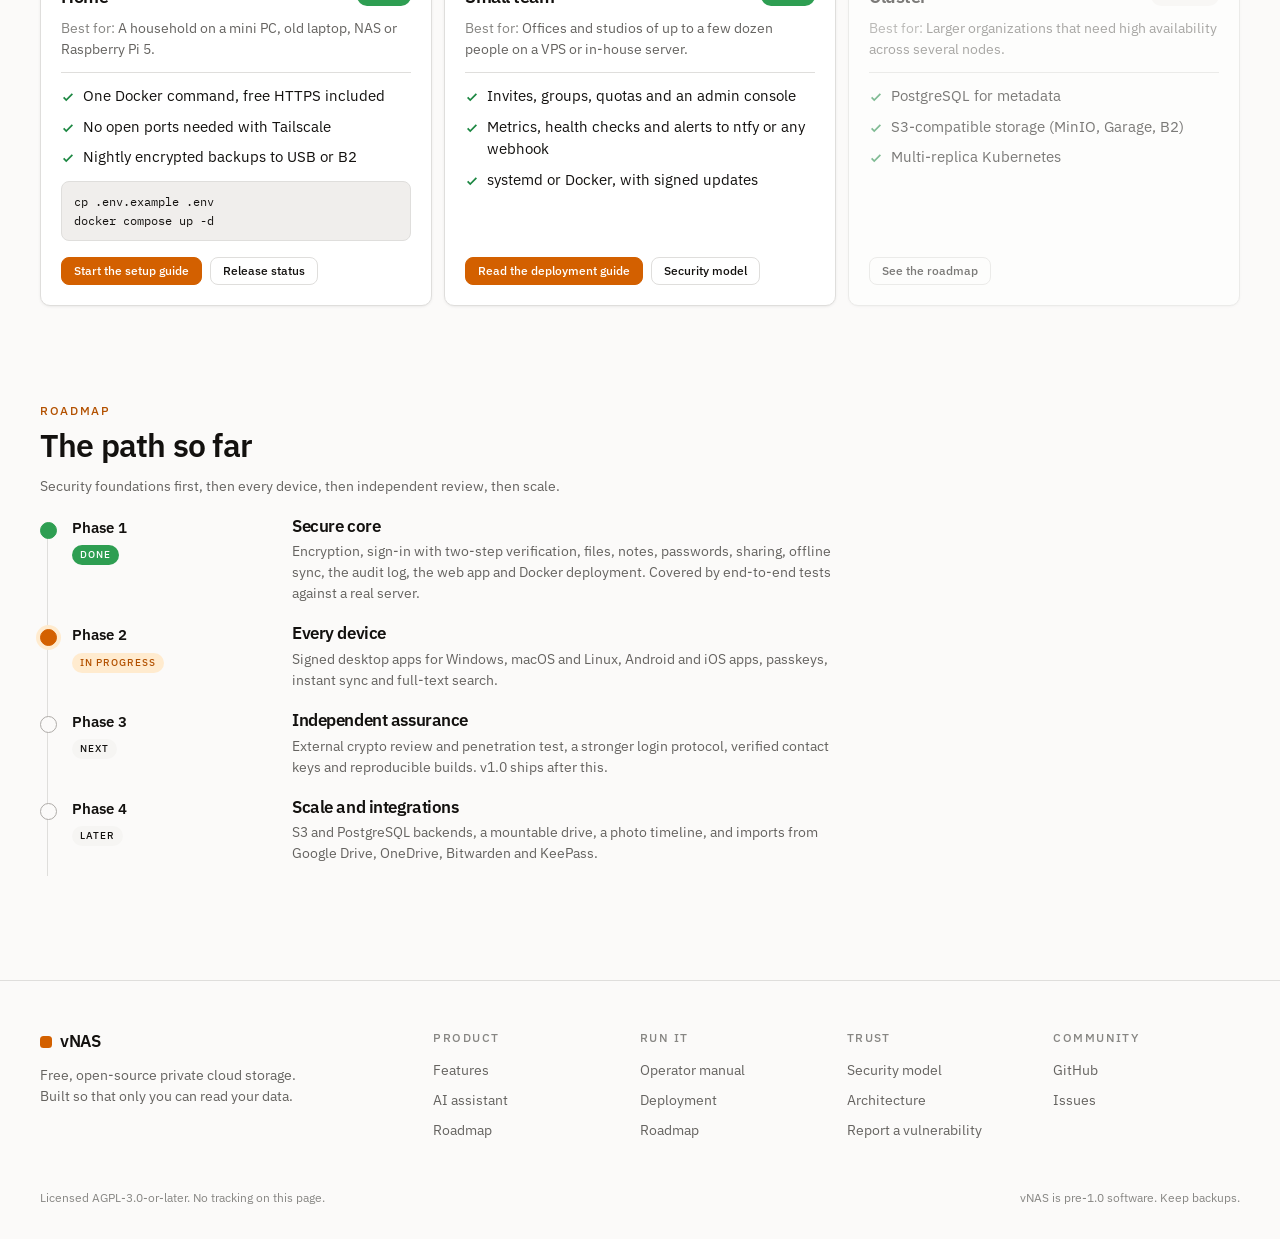
==== commit c2ed88df: "Deploy 411b49d" ====
--- a/index.html
+++ b/index.html
@@ -251,6 +251,53 @@
   .js .reveal:not(.in) { transform: none; }
   .window, .fc-1, .fc-2 { transform: none; }
 }
+
+/* Motion. Runs only when the visitor hasn't asked for reduced motion; otherwise the page renders in its final state. */
+@media (prefers-reduced-motion: no-preference) {
+  :root { --dur-fast: .18s; --dur-med: .6s; --dur-slow: .9s; --ease-out: cubic-bezier(.16, 1, .3, 1); }
+  @keyframes rise { from { opacity: 0; transform: translateY(20px); } }
+  @keyframes fade-in { from { opacity: 0; } }
+  @keyframes window-in { from { opacity: 0; translate: 0 32px; scale: .96; } }
+  @keyframes float { 50% { translate: 0 -8px; } }
+  @keyframes breathe { 50% { opacity: .45; } }
+  @keyframes corner-in { from { opacity: 0; scale: .2; } }
+  @keyframes pulse-ring { from { box-shadow: 0 0 0 4px var(--primary-subtle); } to { box-shadow: 0 0 0 14px transparent; } }
+
+  /* Scroll reveals: fade and rise; siblings in a grid wait for the ones before them (--i set by script). */
+  .js .reveal { transition: opacity var(--dur-med) var(--ease-out), transform var(--dur-med) var(--ease-out); transition-delay: calc(var(--i, 0) * 90ms); }
+  .js .reveal:not(.in) { opacity: 0; transform: translateY(18px); }
+  .js .stagger > * { transition: opacity var(--dur-med) var(--ease-out), transform var(--dur-med) var(--ease-out); transition-delay: calc(120ms + var(--i, 0) * 70ms); }
+  .js .stagger:not(.in) > * { opacity: 0; transform: translateY(12px); }
+
+  /* Hero: plays on load instead of on scroll. */
+  .js .hero .reveal:not(.in) { opacity: 1; transform: none; }
+  .hero-copy > * { animation: rise var(--dur-slow) var(--ease-out) both; }
+  .hero-copy > :nth-child(2) { animation-delay: .12s; }
+  .hero-copy > :nth-child(3) { animation-delay: .24s; }
+  .corner { animation: corner-in var(--dur-slow) var(--ease-out) .35s both; }
+  .halo { animation: breathe 6s ease-in-out infinite; }
+  .window { animation: window-in 1s var(--ease-out) .15s both, float 7s ease-in-out 1.2s infinite; }
+  .win-main .file { animation: rise .5s var(--ease-out) both; animation-delay: calc(.55s + var(--i, 0) * 80ms); }
+  .fc-1 { animation: fade-in .6s var(--ease-out) .8s both, float 6s ease-in-out 1.4s infinite; }
+  .fc-2 { animation: fade-in .6s var(--ease-out) 1s both, float 8s ease-in-out 1.8s infinite reverse; }
+  .chip-ok .dot { animation: breathe 1.6s ease-in-out infinite; }
+
+  /* Roadmap: the line draws down; the current phase pulses. */
+  .js .timeline::before { transform-origin: top; transition: transform 1.4s var(--ease-out); }
+  .js .timeline:not(.in)::before { transform: scaleY(0); }
+  .timeline li.now::before { animation: pulse-ring 2s ease-out infinite; }
+  .mode-glow::before { animation: breathe 5s ease-in-out infinite; }
+
+  /* Micro-interactions */
+  .btn { transition: background-color var(--dur-fast) var(--ease), border-color var(--dur-fast) var(--ease), color var(--dur-fast) var(--ease), transform var(--dur-fast) var(--ease-out), box-shadow var(--dur-fast) var(--ease); }
+  .btn:hover { transform: translateY(-1px); }
+  .btn:active { transform: scale(.97); }
+  .btn-primary:hover { box-shadow: 0 8px 20px -8px color-mix(in oklab, var(--primary) 70%, transparent); }
+  a.card { transition: border-color var(--dur-fast) var(--ease), transform .3s var(--ease-out), box-shadow .3s var(--ease-out); }
+  a.card:hover { box-shadow: var(--shadow-float); }
+  .ficon { transition: transform .35s var(--ease-out); }
+  .card:hover .ficon { transform: rotate(-6deg) scale(1.08); }
+}
 </style>
 </head>
 <body class="no-js">
@@ -335,7 +382,7 @@
         </div>
         <div class="float-card fc-2">
           <span class="k">server sees</span>
-          <span style="font:11px var(--mono);word-break:break-all;color:var(--text-muted)">0x01·9f3c…a7e2·7d1b04e6c95f…</span>
+          <span id="cipher" style="font:11px var(--mono);word-break:break-all;color:var(--text-muted)">0x01·9f3c…a7e2·7d1b04e6c95f…</span>
         </div>
       </div>
     </div>
@@ -619,6 +666,37 @@
   }, { rootMargin: "0px 0px -8% 0px" });
   document.querySelectorAll(".reveal").forEach(function (el) { io.observe(el); });
 
+  // Stagger: grid siblings and list items enter one after another (delays come from --i in CSS).
+  function index(el) { return Math.min([].indexOf.call(el.parentNode.children, el), 6); }
+  document.querySelectorAll(".cards-3 > .reveal, .timeline > .reveal, .split > .reveal, .win-main .file").forEach(function (el) { el.style.setProperty("--i", index(el)); });
+  document.querySelectorAll(".stats, .chain, .checks, .chat").forEach(function (list) {
+    list.classList.add("stagger");
+    [].forEach.call(list.children, function (c) { c.style.setProperty("--i", index(c)); });
+    io.observe(list);
+  });
+  document.querySelectorAll(".timeline").forEach(function (t) { io.observe(t); });
+
+  if (!reduce) {
+    var hex = "0123456789abcdef";
+    // "Your keys." decodes from ciphertext on load. The heading keeps its real text for screen readers.
+    var h1 = document.getElementById("hero-title"), em = h1 && h1.querySelector("em");
+    if (em) {
+      h1.setAttribute("aria-label", h1.innerText.replace(/\s+/g, " ").trim());
+      var plain = em.textContent, s0 = performance.now();
+      (function decode(t) {
+        var p = Math.max(0, Math.min(1, (t - s0 - 350) / 900)), n = Math.floor(p * plain.length);
+        em.textContent = plain.slice(0, n) + plain.slice(n).replace(/[^\s.]/g, function () { return hex[Math.random() * 16 | 0]; });
+        if (p < 1) requestAnimationFrame(decode);
+      })(s0);
+    }
+    // The "server sees" card shows ever-changing ciphertext.
+    var cipher = document.getElementById("cipher");
+    if (cipher) setInterval(function () {
+      function h(len) { var s = ""; while (s.length < len) s += hex[Math.random() * 16 | 0]; return s; }
+      cipher.textContent = "0x01·" + h(4) + "…" + h(4) + "·" + h(12) + "…";
+    }, 1600);
+  }
+
   // Count-up stats.
   if (!reduce) {
     var stats = document.querySelectorAll("[data-count]");
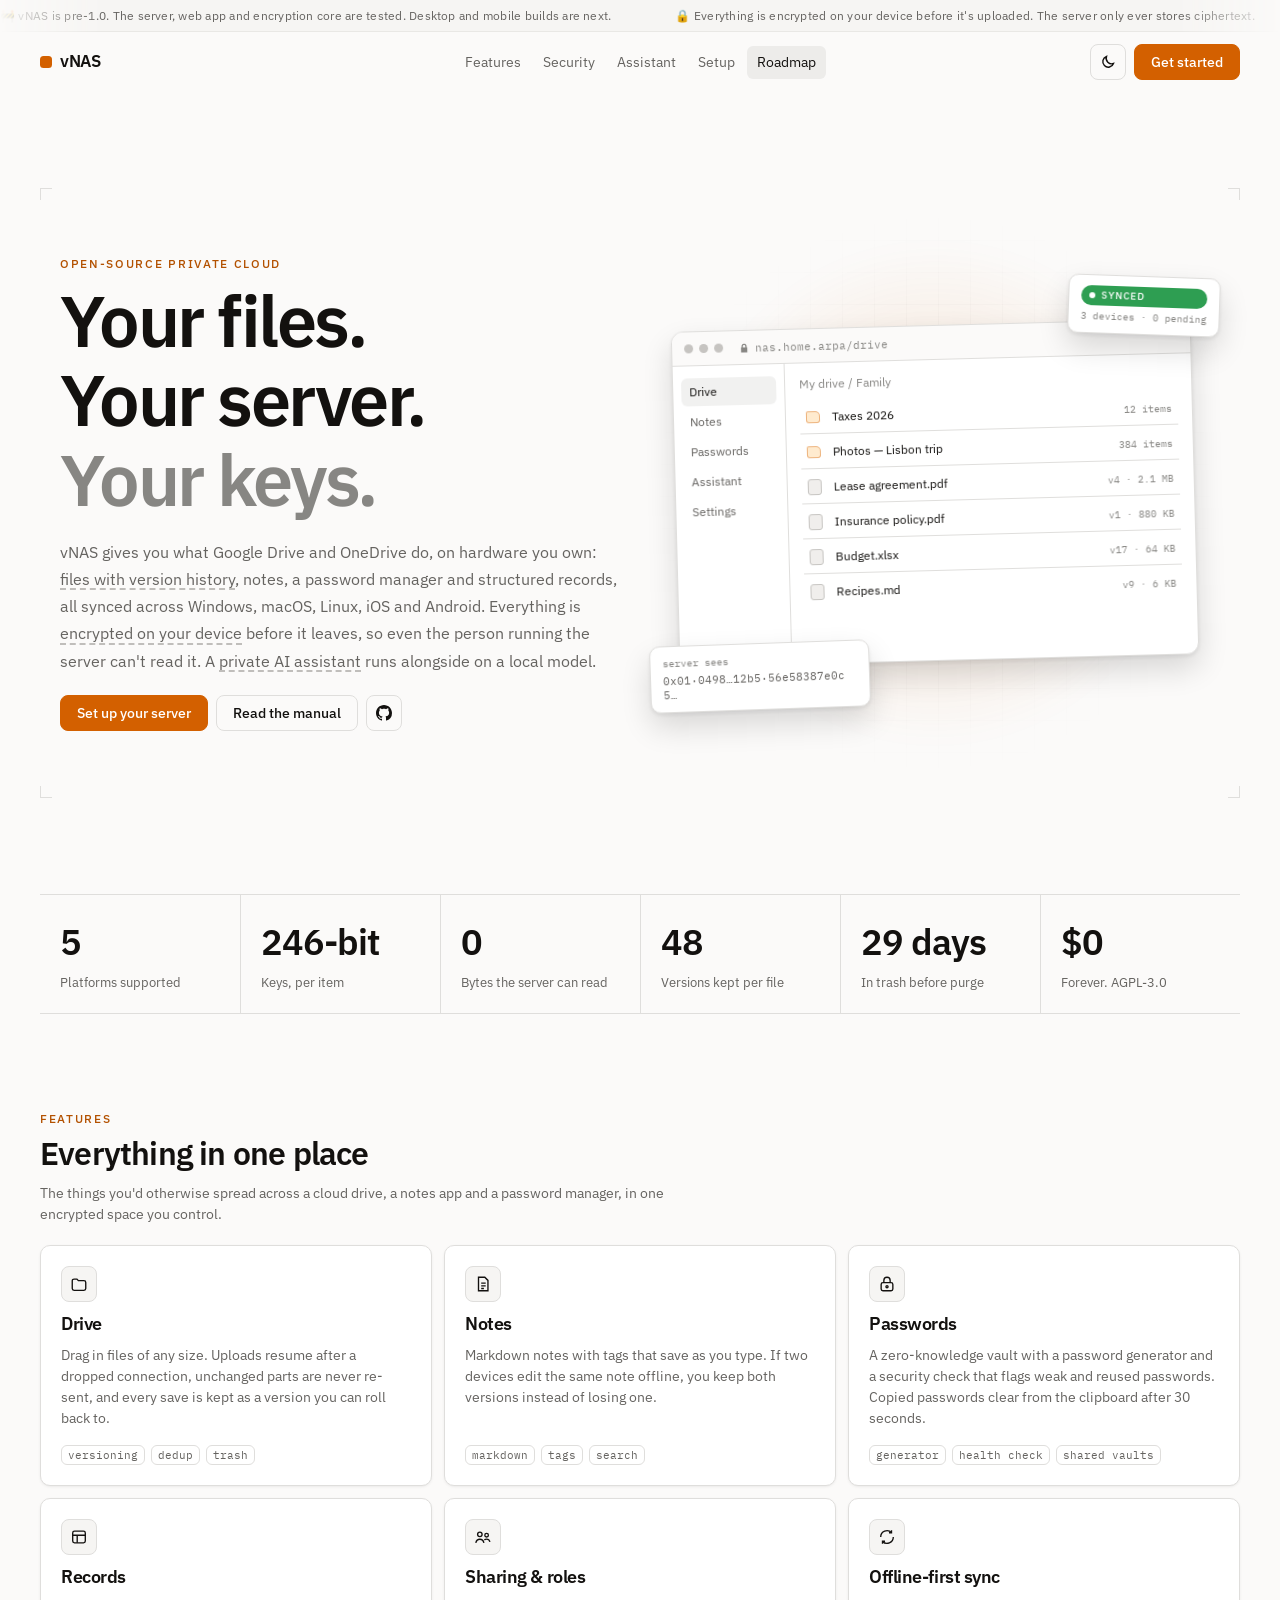
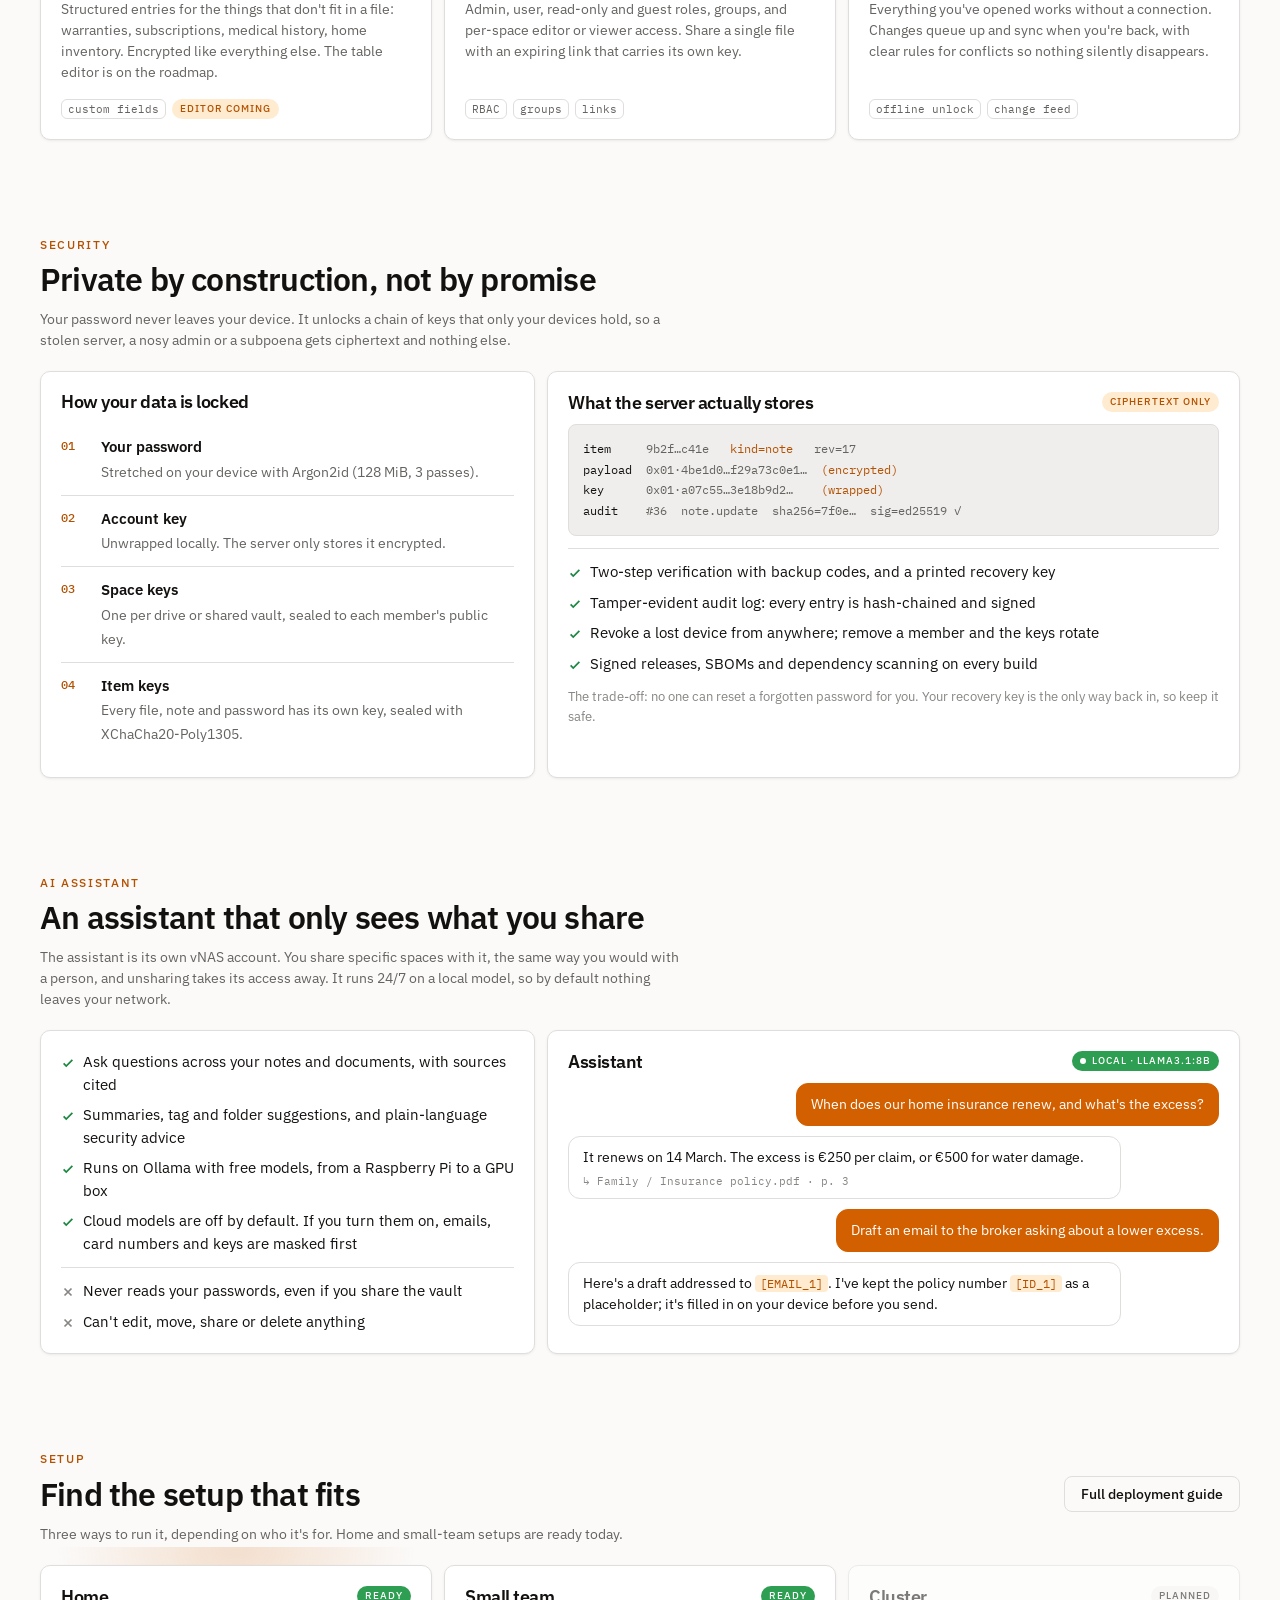
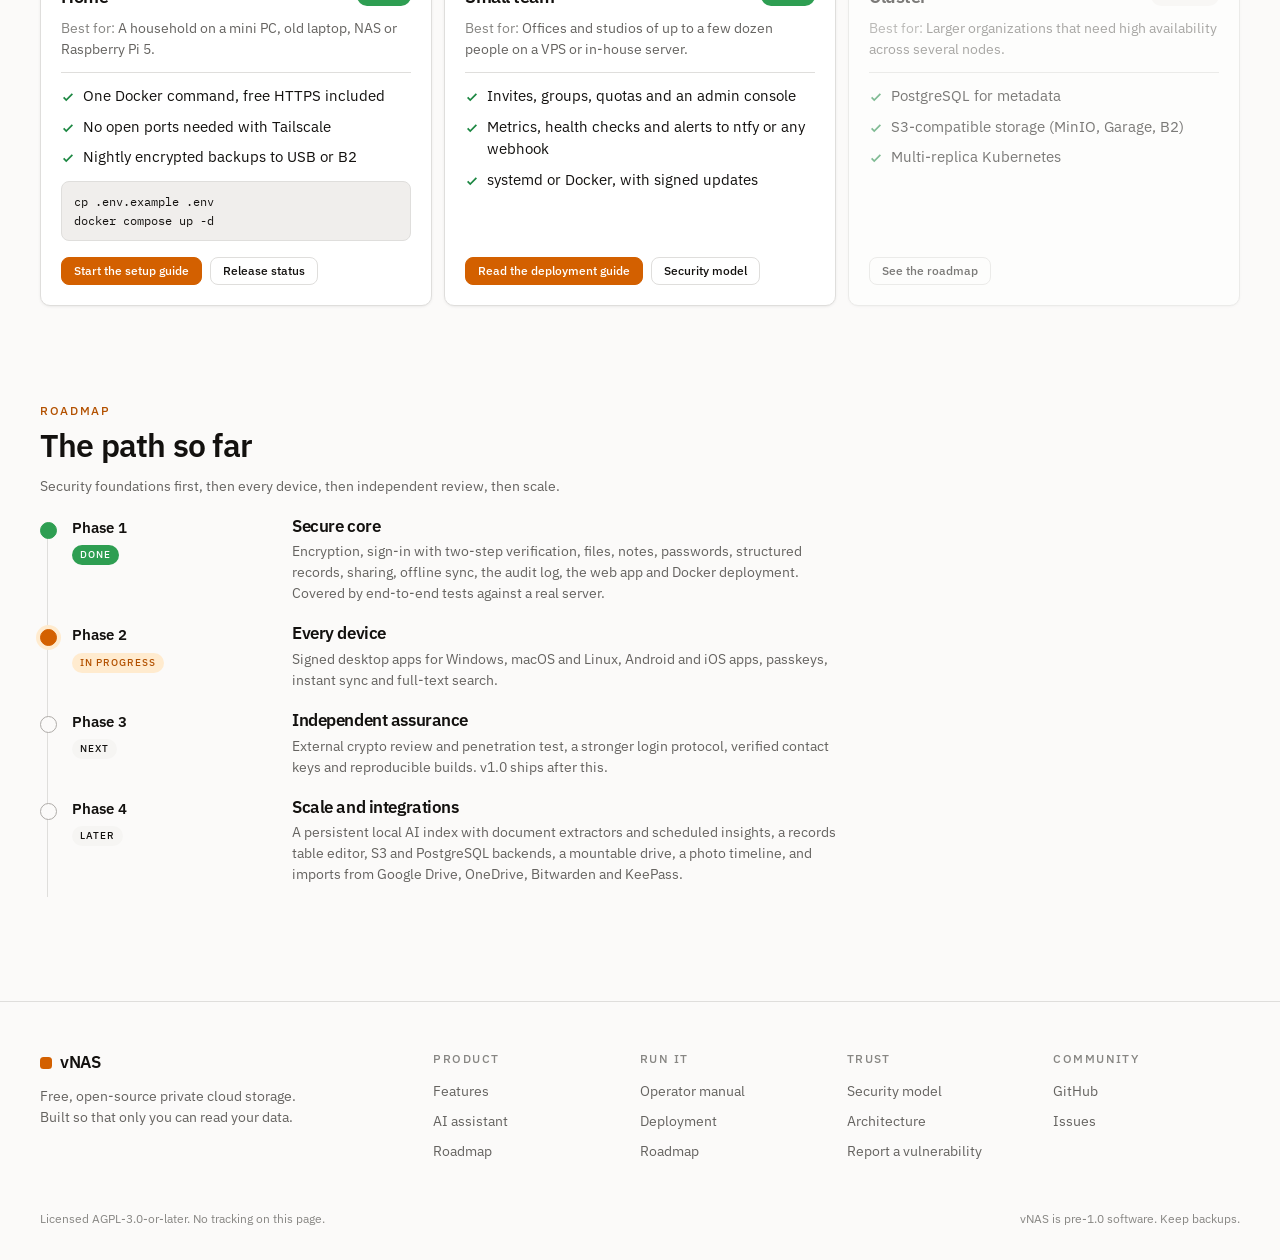
==== commit 301edddd: "Deploy 77330e2" ====
--- a/index.html
+++ b/index.html
@@ -589,7 +589,7 @@
     <ol class="timeline">
       <li class="done reveal">
         <div class="when"><b>Phase 1</b><span class="chip chip-ok">Done</span></div>
-        <div><h3>Secure core</h3><p>Encryption, sign-in with two-step verification, files, notes, passwords, sharing, offline sync, the audit log, the web app and Docker deployment. Covered by end-to-end tests against a real server.</p></div>
+        <div><h3>Secure core</h3><p>Encryption, sign-in with two-step verification, files, notes, passwords, structured records, sharing, offline sync, the audit log, the web app and Docker deployment. Covered by end-to-end tests against a real server.</p></div>
       </li>
       <li class="now reveal">
         <div class="when"><b>Phase 2</b><span class="chip chip-accent">In progress</span></div>
@@ -601,7 +601,7 @@
       </li>
       <li class="reveal">
         <div class="when"><b>Phase 4</b><span class="chip chip-muted">Later</span></div>
-        <div><h3>Scale and integrations</h3><p>S3 and PostgreSQL backends, a mountable drive, a photo timeline, and imports from Google Drive, OneDrive, Bitwarden and KeePass.</p></div>
+        <div><h3>Scale and integrations</h3><p>A persistent local AI index with document extractors and scheduled insights, a records table editor, S3 and PostgreSQL backends, a mountable drive, a photo timeline, and imports from Google Drive, OneDrive, Bitwarden and KeePass.</p></div>
       </li>
     </ol>
   </section>
